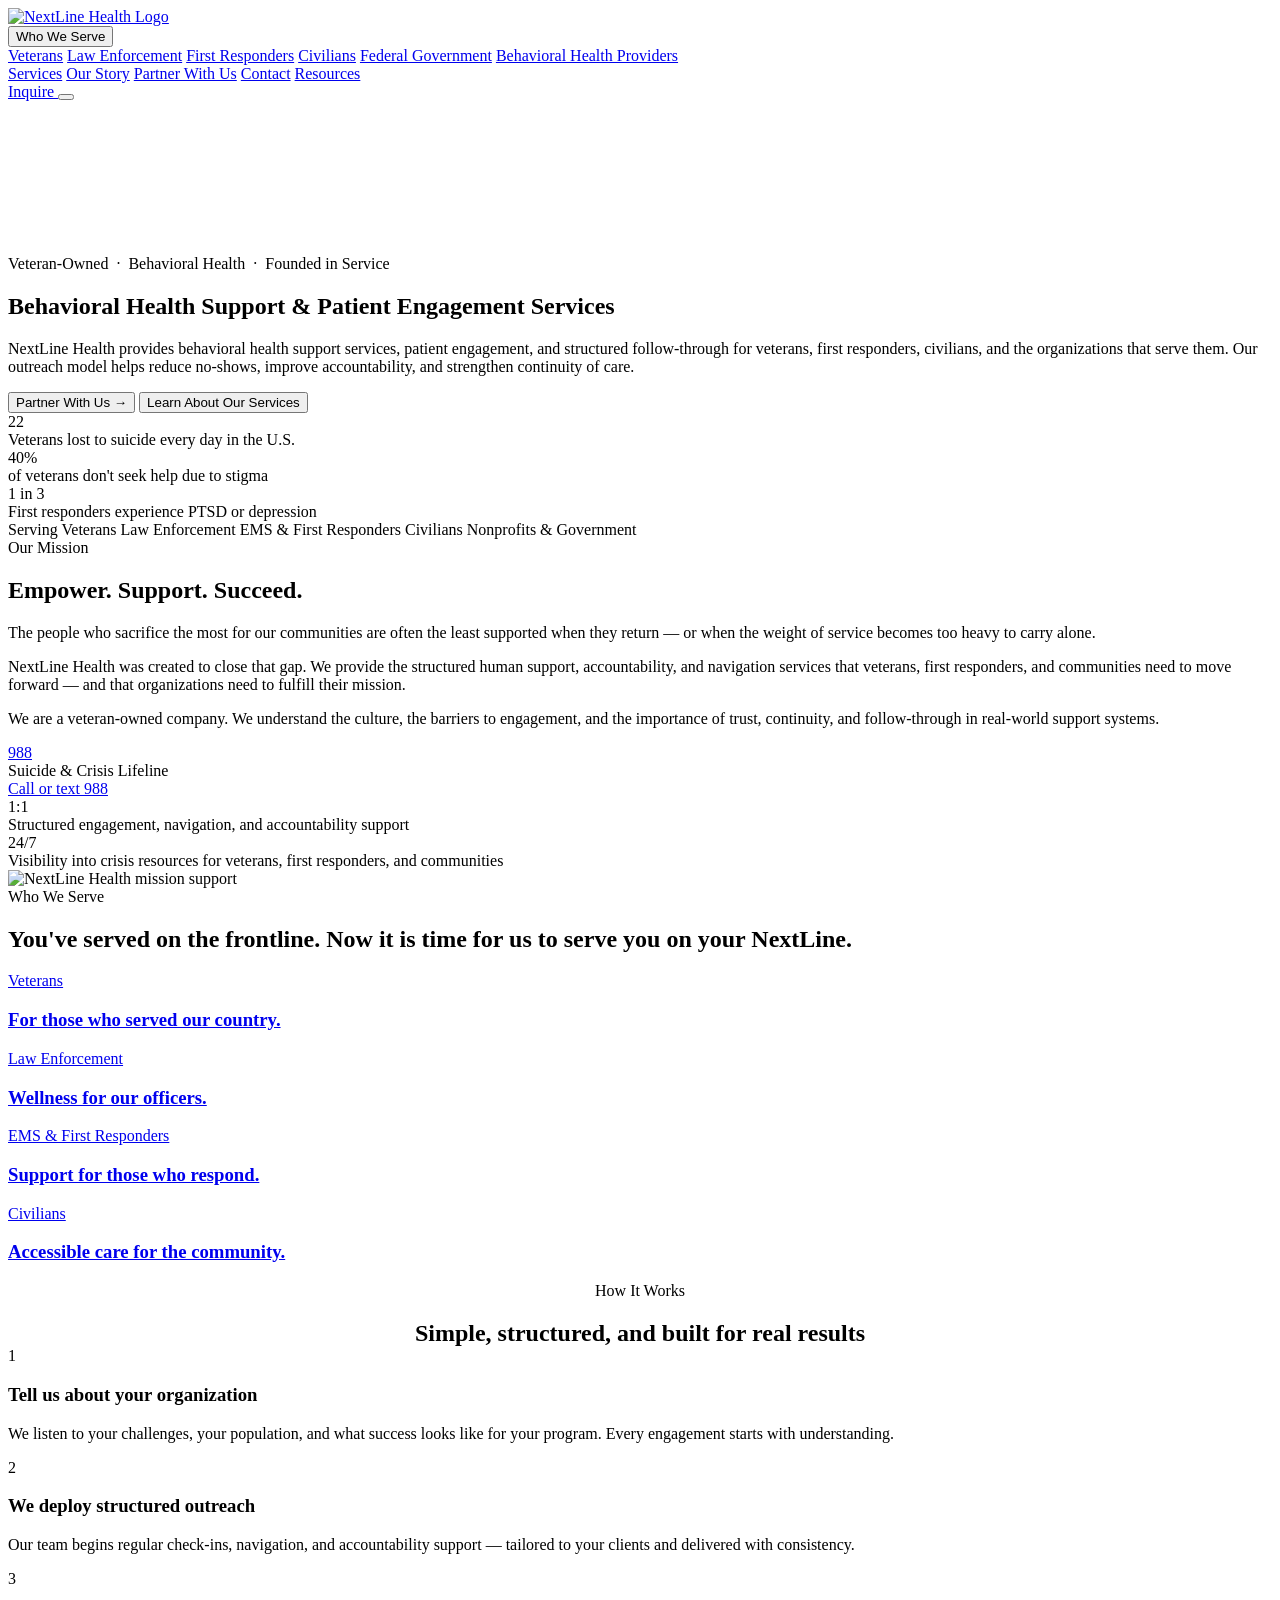
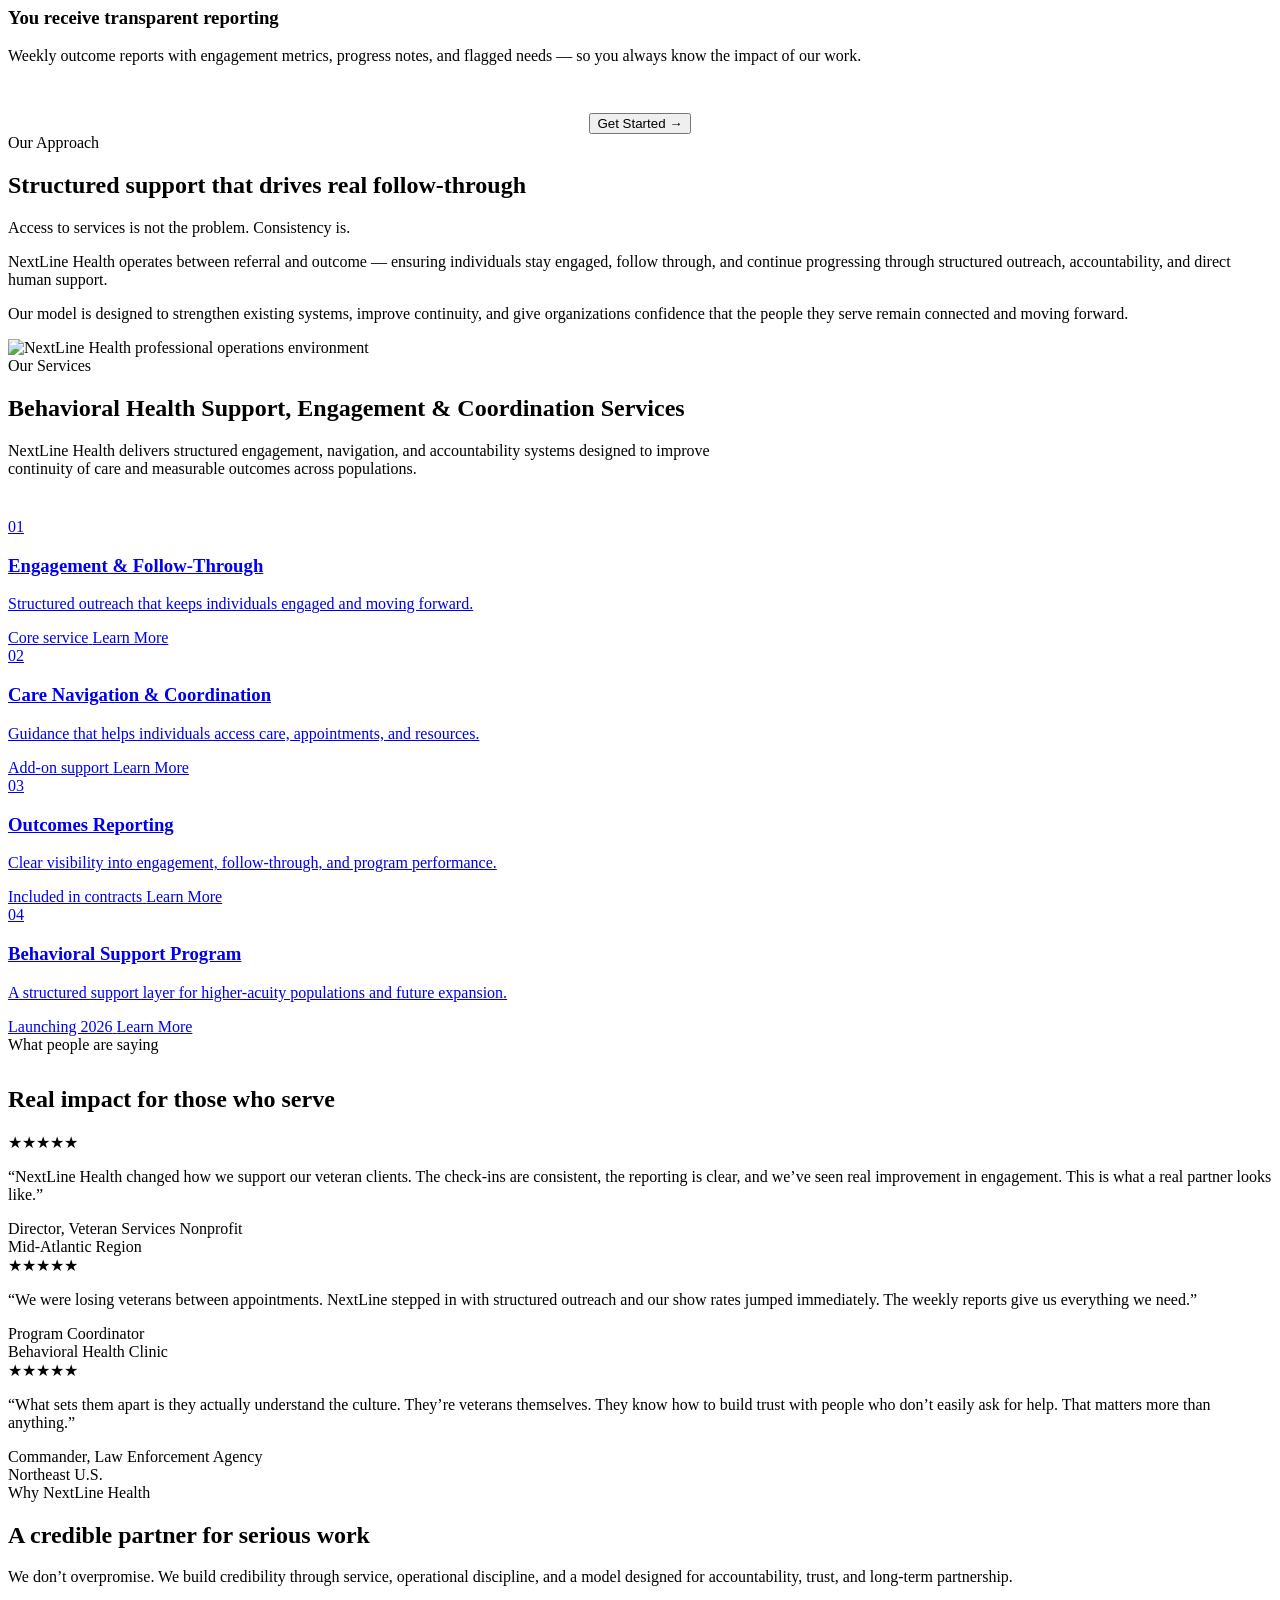
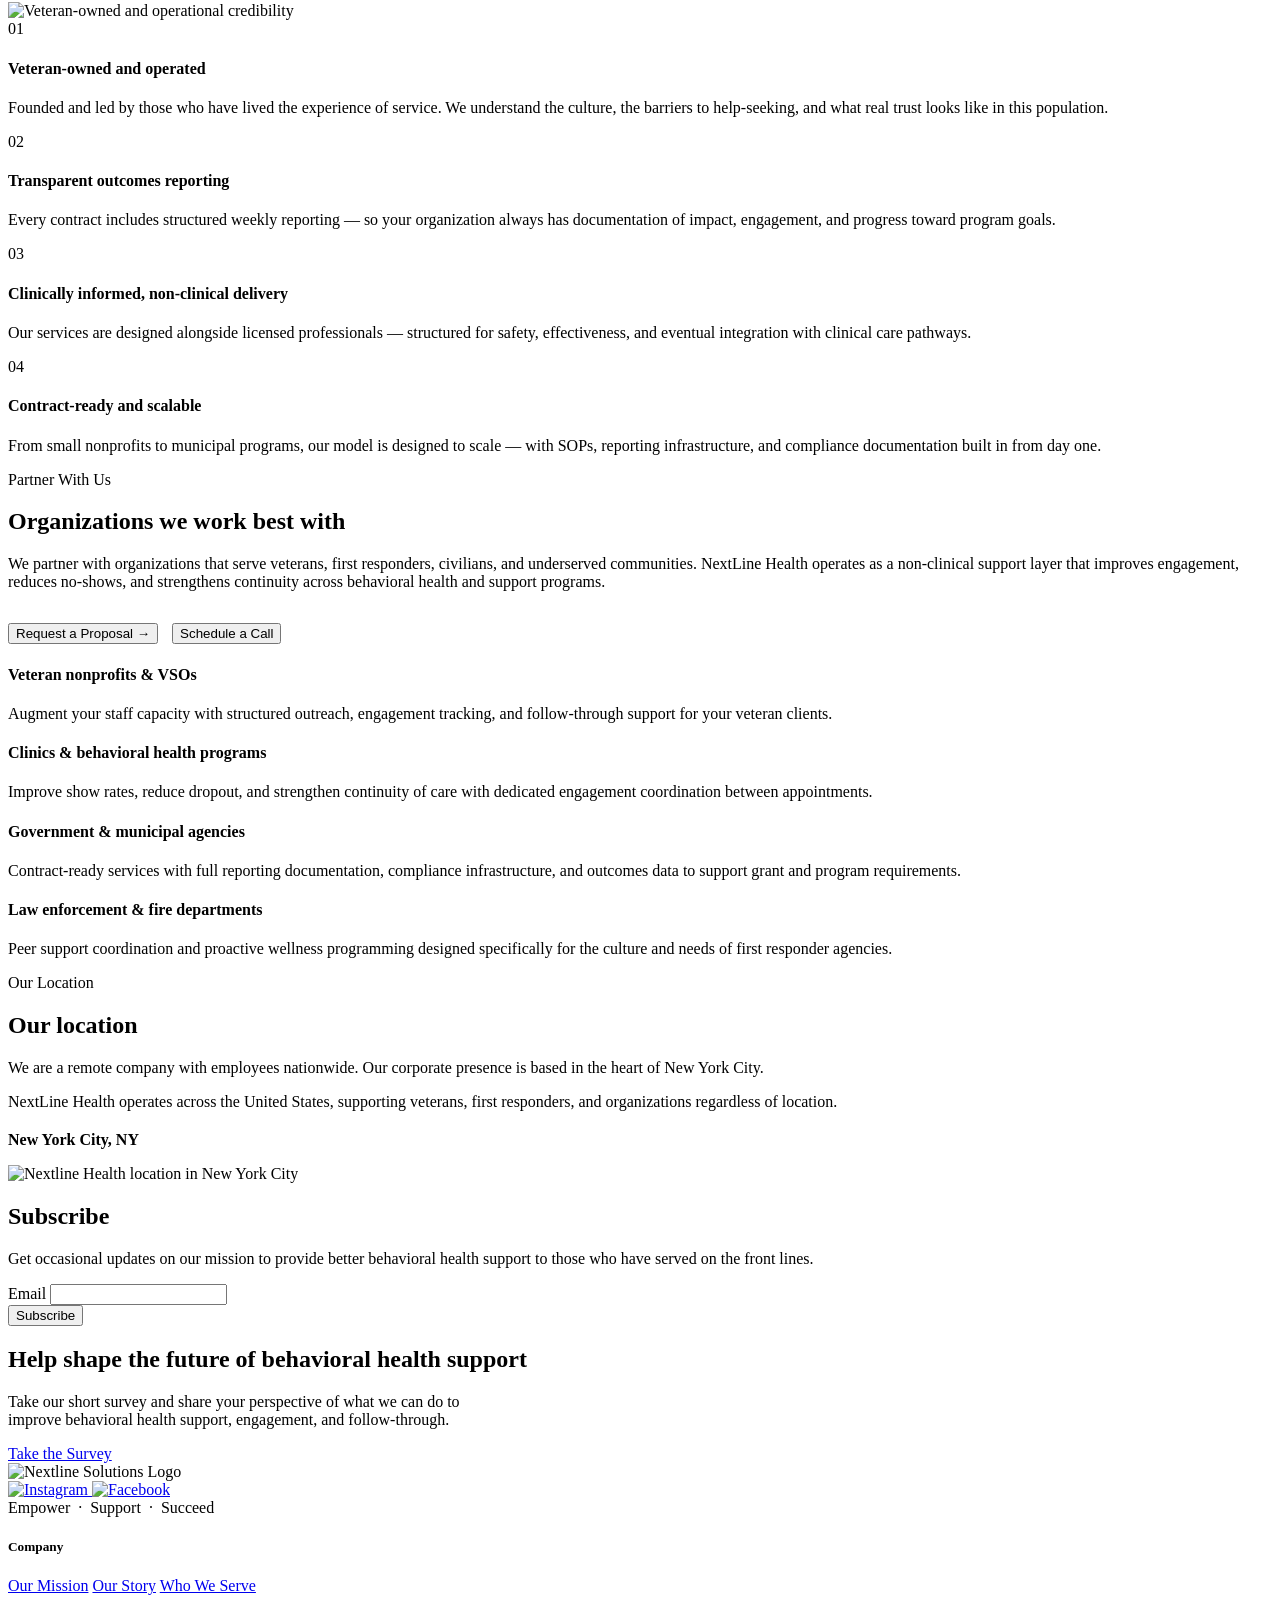
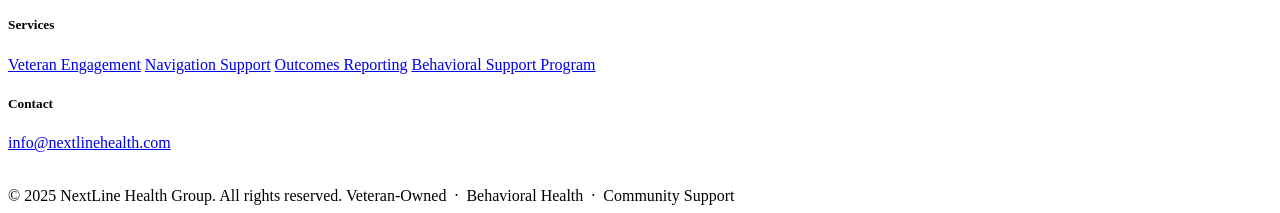
==== index.html @ 01029522 "Update index.html" ====
<!doctype html>
<html lang="en">
  <head>
    <!-- Google tag (gtag.js) -->
    <script
      async
      src="https://www.googletagmanager.com/gtag/js?id=G-RXJHYKM3SJ"
    ></script>
    <script>
      window.dataLayer = window.dataLayer || [];
      function gtag() {
        dataLayer.push(arguments);
      }
      gtag("js", new Date());

      gtag("config", "G-RXJHYKM3SJ");
    </script>
    <meta
      name="google-site-verification"
      content="PejJXgFPxCPPhZZsV98CMyaqrxGgqkMzJcb46YQjuBo"
    />
    <meta charset="utf-8" />
    <title>
      NextLine Health | Behavioral Health Support Services & patient engagement
    </title>
    <link rel="canonical" href="https://www.nextlinehealth.com/" />
    <meta
      name="description"
      content="NextLine Health provides patient engagement, outreach, and behavioral health support services for veterans, first responders, and civilians. Reduce no-shows and improve outcomes."
    />
    <meta name="viewport" content="width=device-width, initial-scale=1" />
    <link rel="icon" type="image/png" href="favicon.png" />
    <link rel="shortcut icon" href="favicon.png" />
    <link rel="preconnect" href="https://fonts.googleapis.com" />
    <link rel="preconnect" href="https://fonts.gstatic.com" crossorigin />
    <link
      href="https://fonts.googleapis.com/css2?family=Lato:wght@300;400;700;900&display=swap"
      rel="stylesheet"
    />
    <link rel="stylesheet" href="assets/css/style.css" />
  </head>
  <body>
    <nav class="nav">
      <div class="nav-left">
        <a href="index.html" class="nav-logo">
          <img src="assets/images/logo.png" alt="NextLine Health Logo" />
        </a>
      </div>

      <div class="nav-links">
        <div class="nav-dropdown">
          <button class="nav-dropbtn" type="button">Who We Serve</button>
         <div class="dropdown-menu">
  <a href="veterans.html">Veterans</a>
  <a href="law-enforcement.html">Law Enforcement</a>
  <a href="first-responders.html">First Responders</a>
  <a href="civilians.html">Civilians</a>
  <a href="federal-government.html">Federal Government</a>
  <a href="behavioral-health-providers.html">Behavioral Health Providers</a>
</div>
        </div>

        <a href="#services">Services</a>
        <a href="our-story.html">Our Story</a>
        <a href="#partner">Partner With Us</a>
        <a href="#contact">Contact</a>
        <a href="resources.html">Resources</a>
      </div>

      <div class="nav-right">
        <a class="nav-cta" href="inquire.html"> Inquire </a>

        <button
          class="menu-toggle"
          type="button"
          onclick="toggleMenu()"
          aria-label="Open menu"
        >
          <span></span>
          <span></span>
          <span></span>
        </button>
      </div>
    </nav>

    <section class="hero">
  <video class="hero-video" autoplay muted loop playsinline>
    <source src="assets/images/flag.mp4" type="video/mp4" />
  </video>

  <div class="hero-inner">
        <div class="hero-eyebrow">
          Veteran-Owned &nbsp;&middot;&nbsp; Behavioral Health
          &nbsp;&middot;&nbsp; Founded in Service
        </div>
        <h1>
          Behavioral <span class="accent">Health</span> Support &amp; Patient
          Engagement Services
        </h1>
        <p class="hero-sub">
          NextLine Health provides behavioral health support services, patient
          engagement, and structured follow-through for veterans, first
          responders, civilians, and the organizations that serve them. Our
          outreach model helps reduce no-shows, improve accountability, and
          strengthen continuity of care.
        </p>

        <div class="hero-btns">
          <button
            class="btn-red"
            onclick="document.getElementById('partner').scrollIntoView({behavior:'smooth'})"
          >
            Partner With Us &rarr;
          </button>
          <button
            class="btn-ghost"
            onclick="document.getElementById('services').scrollIntoView({behavior:'smooth'})"
          >
            Learn About Our Services
          </button>
        </div>

        <div class="hero-stats">
          <div class="hero-stat">
            <div class="num">22</div>
            <div class="lbl">
              Veterans lost to suicide every day in the U.S.
            </div>
          </div>
          <div class="hero-stat">
            <div class="num">40%</div>
            <div class="lbl">of veterans don't seek help due to stigma</div>
          </div>
          <div class="hero-stat">
            <div class="num">1 in 3</div>
            <div class="lbl">
              First responders experience PTSD or depression
            </div>
          </div>
        </div>
      </div>
    </section>

    <div class="pop-bar">
      <span class="pop-label">Serving</span>
      <span class="pop-item">Veterans</span>
      <span class="pop-item">Law Enforcement</span>
      <span class="pop-item">EMS &amp; First Responders</span>
      <span class="pop-item">Civilians</span>
      <span class="pop-item">Nonprofits &amp; Government</span>
    </div>

    <section id="who-we-serve">
      <div class="who-serve-section">
       <div class="mission-layout">

  <div class="mission-content">
    <div class="rule"></div>
    <div class="eyebrow">Our Mission</div>
    <h2 class="section-h2">Empower. Support. Succeed.</h2>

    <div class="mission-block">
      <p>
        The people who sacrifice the most for our communities are often
        the least supported when they return — or when the weight of
        service becomes too heavy to carry alone.
      </p>

      <p>
        NextLine Health was created to close that gap. We provide the
        structured human support, accountability, and navigation services
        that veterans, first responders, and communities need to move
        forward — and that organizations need to fulfill their mission.
      </p>

      <p>
        We are a veteran-owned company. We understand the culture,
        the barriers to engagement, and the importance of trust,
        continuity, and follow-through in real-world support systems.
      </p>
    </div>

    <div class="mission-stats">
      <div class="mission-stat">
        <div class="num">
          <a href="https://988lifeline.org" target="_blank" class="stat-988">988</a>
        </div>
        <div class="lbl">
          Suicide &amp; Crisis Lifeline<br />
          <a href="tel:988" class="stat-988-sub">Call or text 988</a>
        </div>
      </div>

      <div class="mission-stat">
        <div class="num">1:1</div>
        <div class="lbl">
          Structured engagement, navigation, and accountability support
        </div>
      </div>

      <div class="mission-stat">
        <div class="num">24/7</div>
        <div class="lbl">
          Visibility into crisis resources for veterans, first responders,
          and communities
        </div>
      </div>
    </div>
  </div>

  <div class="mission-image">
    <img src="assets/images/mission.jpg" alt="NextLine Health mission support" />
  </div>

</div>

        <div class="who-serve-right">
  <div class="rule"></div>
  <div class="eyebrow">Who We Serve</div>
  <h2 class="section-h2">
    You've served on the frontline. Now it is time for us to serve you on your NextLine.
  </h2>

  <div class="serve-image-grid">
    <a href="veterans.html" class="serve-image-card" style="background-image:url('assets/images/veterans.jpg')">
      <div class="serve-image-content">
        <span>Veterans</span>
        <h3>For those who served our country.</h3>
      </div>
    </a>

    <a href="law-enforcement.html" class="serve-image-card" style="background-image:url('assets/images/law-enforcement.jpg')">
      <div class="serve-image-content">
        <span>Law Enforcement</span>
        <h3>Wellness for our officers.</h3>
      </div>
    </a>

    <a href="first-responders.html" class="serve-image-card" style="background-image:url('assets/images/first-responders.jpg')">
      <div class="serve-image-content">
        <span>EMS & First Responders</span>
        <h3>Support for those who respond.</h3>
      </div>
    </a>

    <a href="civilians.html" class="serve-image-card" style="background-image:url('assets/images/civilians.jpg')">
      <div class="serve-image-content">
        <span>Civilians</span>
        <h3>Accessible care for the community.</h3>
      </div>
    </a>
  </div>
</div>
</div>
</section>

    <section class="section-alt">
      <div style="text-align: center; margin-bottom: 8px">
        <div class="eyebrow" style="display: inline-block">How It Works</div>
      </div>
      <h2 class="section-h2" style="text-align: center; margin-bottom: 0">
        Simple, structured, and built for real results
      </h2>
      <div class="hiw-grid">
        <div class="hiw-card">
          <div class="hiw-circle-num">1</div>
          <h3>Tell us about your organization</h3>
          <p>
            We listen to your challenges, your population, and what success
            looks like for your program. Every engagement starts with
            understanding.
          </p>
        </div>
        <div class="hiw-card">
          <div class="hiw-circle-num">2</div>
          <h3>We deploy structured outreach</h3>
          <p>
            Our team begins regular check-ins, navigation, and accountability
            support &mdash; tailored to your clients and delivered with
            consistency.
          </p>
        </div>
        <div class="hiw-card">
          <div class="hiw-circle-num">3</div>
          <h3>You receive transparent reporting</h3>
          <p>
            Weekly outcome reports with engagement metrics, progress notes, and
            flagged needs &mdash; so you always know the impact of our work.
          </p>
        </div>
      </div>
      <div style="text-align: center; margin-top: 48px">
        <button
          class="btn-red"
          onclick="document.getElementById('partner').scrollIntoView({behavior:'smooth'})"
        >
          Get Started &rarr;
        </button>
      </div>
    </section>
    <section class="section-dark approach-section">
      <div class="approach-inner">
        <div class="approach-text">
          <div class="rule"></div>
          <div class="eyebrow eyebrow-light">Our Approach</div>

          <h2 class="section-h2 section-h2-light">
            Structured support that drives real follow-through
          </h2>

          <p class="section-p section-p-light">
            Access to services is not the problem. Consistency is.
          </p>

          <p class="section-p section-p-light">
            NextLine Health operates between referral and outcome — ensuring
            individuals stay engaged, follow through, and continue progressing
            through structured outreach, accountability, and direct human
            support.
          </p>

          <p class="section-p section-p-light">
            Our model is designed to strengthen existing systems, improve
            continuity, and give organizations confidence that the people they
            serve remain connected and moving forward.
          </p>
        </div>

        <div class="approach-visual">
          <img
            src="assets/images/approach.png"
            alt="NextLine Health professional operations environment"
          />
        </div>
      </div>
    </section>
    <section id="services">
      <div class="rule"></div>
      <div class="eyebrow">Our Services</div>

      <h2 class="section-h2">
        Behavioral Health Support, Engagement &amp; Coordination Services
      </h2>

      <p
        class="section-p"
        style="max-width: 720px; margin-top: 14px; margin-bottom: 40px"
      >
        NextLine Health delivers structured engagement, navigation, and
        accountability systems designed to improve continuity of care and
        measurable outcomes across populations.
      </p>
      <div class="services-grid">
        <a href="#contact" class="service-card">
          <div class="service-card-num">01</div>
          <h3>Engagement &amp; Follow-Through</h3>
          <p>
            Structured outreach that keeps individuals engaged and moving
            forward.
          </p>
          <span class="service-card-tag">Core service</span>
          <span class="service-card-link">Learn More</span>
        </a>

        <a href="#contact" class="service-card">
          <div class="service-card-num">02</div>
          <h3>Care Navigation &amp; Coordination</h3>
          <p>
            Guidance that helps individuals access care, appointments, and
            resources.
          </p>
          <span class="service-card-tag">Add-on support</span>
          <span class="service-card-link">Learn More</span>
        </a>

        <a href="#contact" class="service-card">
          <div class="service-card-num">03</div>
          <h3>Outcomes Reporting</h3>
          <p>
            Clear visibility into engagement, follow-through, and program
            performance.
          </p>
          <span class="service-card-tag">Included in contracts</span>
          <span class="service-card-link">Learn More</span>
        </a>

        <a href="#contact" class="service-card">
          <div class="service-card-num">04</div>
          <h3>Behavioral Support Program</h3>
          <p>
            A structured support layer for higher-acuity populations and future
            expansion.
          </p>
          <span class="service-card-tag">Launching 2026</span>
          <span class="service-card-link">Learn More</span>
        </a>
      </div>
    </section>

    <section class="testimonials">
      <div class="test-header">
        <div
          class="eyebrow eyebrow-light"
          style="display: inline-block; margin-bottom: 12px"
        >
          What people are saying
        </div>
        <h2>Real impact for those who serve</h2>
      </div>
      <div class="test-grid">
        <div class="test-card">
          <div class="test-stars">&#9733;&#9733;&#9733;&#9733;&#9733;</div>
          <p class="test-text">
            &ldquo;NextLine Health changed how we support our veteran clients.
            The check-ins are consistent, the reporting is clear, and
            we&rsquo;ve seen real improvement in engagement. This is what a real
            partner looks like.&rdquo;
          </p>
          <div class="test-name">Director, Veteran Services Nonprofit</div>
          <div class="test-role">Mid-Atlantic Region</div>
        </div>
        <div class="test-card">
          <div class="test-stars">&#9733;&#9733;&#9733;&#9733;&#9733;</div>
          <p class="test-text">
            &ldquo;We were losing veterans between appointments. NextLine
            stepped in with structured outreach and our show rates jumped
            immediately. The weekly reports give us everything we need.&rdquo;
          </p>
          <div class="test-name">Program Coordinator</div>
          <div class="test-role">Behavioral Health Clinic</div>
        </div>
        <div class="test-card">
          <div class="test-stars">&#9733;&#9733;&#9733;&#9733;&#9733;</div>
          <p class="test-text">
            &ldquo;What sets them apart is they actually understand the culture.
            They&rsquo;re veterans themselves. They know how to build trust with
            people who don&rsquo;t easily ask for help. That matters more than
            anything.&rdquo;
          </p>
          <div class="test-name">Commander, Law Enforcement Agency</div>
          <div class="test-role">Northeast U.S.</div>
        </div>
      </div>
    </section>

    <section>
      <div class="why-inner">
        <div>
          <div class="rule"></div>
          <div class="eyebrow">Why NextLine Health</div>
          <h2 class="section-h2">A credible partner for serious work</h2>
          <p class="section-p">
            We don’t overpromise. We build credibility through service,
            operational discipline, and a model designed for accountability,
            trust, and long-term partnership.
          </p>

          <div class="credibility-image">
            <img
              src="assets/images/veteran.png"
              alt="Veteran-owned and operational credibility"
            />
          </div>
        </div>

        <div>
          <div class="why-item">
            <div class="why-inner-row">
              <div class="why-n">01</div>
              <div>
                <h4>Veteran-owned and operated</h4>
                <p>
                  Founded and led by those who have lived the experience of
                  service. We understand the culture, the barriers to
                  help-seeking, and what real trust looks like in this
                  population.
                </p>
              </div>
            </div>
          </div>

          <div class="why-item">
            <div class="why-inner-row">
              <div class="why-n">02</div>
              <div>
                <h4>Transparent outcomes reporting</h4>
                <p>
                  Every contract includes structured weekly reporting — so your
                  organization always has documentation of impact, engagement,
                  and progress toward program goals.
                </p>
              </div>
            </div>
          </div>

          <div class="why-item">
            <div class="why-inner-row">
              <div class="why-n">03</div>
              <div>
                <h4>Clinically informed, non-clinical delivery</h4>
                <p>
                  Our services are designed alongside licensed professionals —
                  structured for safety, effectiveness, and eventual integration
                  with clinical care pathways.
                </p>
              </div>
            </div>
          </div>

          <div class="why-item">
            <div class="why-inner-row">
              <div class="why-n">04</div>
              <div>
                <h4>Contract-ready and scalable</h4>
                <p>
                  From small nonprofits to municipal programs, our model is
                  designed to scale — with SOPs, reporting infrastructure, and
                  compliance documentation built in from day one.
                </p>
              </div>
            </div>
          </div>
        </div>
      </div>
    </section>

    <section id="partner" class="section-dark">
      <div class="partner-inner">
        <div>
          <div class="rule"></div>
          <div class="eyebrow eyebrow-light">Partner With Us</div>
          <h2 class="section-h2 section-h2-light">
            Organizations we work best with
          </h2>
          <p class="section-p section-p-light">
            We partner with organizations that serve veterans, first responders,
            civilians, and underserved communities. NextLine Health operates as
            a non-clinical support layer that improves engagement, reduces
            no-shows, and strengthens continuity across behavioral health and
            support programs.
          </p>
          <div
            style="margin-top: 32px; display: flex; gap: 14px; flex-wrap: wrap"
          >
            <button
              class="btn-red"
              onclick="document.getElementById('contact').scrollIntoView({behavior:'smooth'})"
            >
              Request a Proposal &rarr;
            </button>
            <button
              class="btn-ghost"
              onclick="document.getElementById('contact').scrollIntoView({behavior:'smooth'})"
            >
              Schedule a Call
            </button>
          </div>
        </div>
        <div style="margin-top: 8px">
          <div class="pt-item">
            <div class="pt-dash"></div>
            <div>
              <h4>Veteran nonprofits &amp; VSOs</h4>
              <p>
                Augment your staff capacity with structured outreach, engagement
                tracking, and follow-through support for your veteran clients.
              </p>
            </div>
          </div>
          <div class="pt-item">
            <div class="pt-dash"></div>
            <div>
              <h4>Clinics &amp; behavioral health programs</h4>
              <p>
                Improve show rates, reduce dropout, and strengthen continuity of
                care with dedicated engagement coordination between
                appointments.
              </p>
            </div>
          </div>
          <div class="pt-item">
            <div class="pt-dash"></div>
            <div>
              <h4>Government &amp; municipal agencies</h4>
              <p>
                Contract-ready services with full reporting documentation,
                compliance infrastructure, and outcomes data to support grant
                and program requirements.
              </p>
            </div>
          </div>
          <div class="pt-item">
            <div class="pt-dash"></div>
            <div>
              <h4>Law enforcement &amp; fire departments</h4>
              <p>
                Peer support coordination and proactive wellness programming
                designed specifically for the culture and needs of first
                responder agencies.
              </p>
            </div>
          </div>
        </div>
      </div>
    </section>
    <section class="section-alt">
      <div class="two-col" style="align-items: center">
        <div>
          <div class="rule"></div>
          <div class="eyebrow">Our Location</div>
          <h2 class="section-h2">Our location</h2>

          <p class="section-p" style="margin-top: 16px">
            We are a remote company with employees nationwide. Our corporate
            presence is based in the heart of New York City.
          </p>

          <p class="section-p" style="margin-top: 12px">
            NextLine Health operates across the United States, supporting
            veterans, first responders, and organizations regardless of
            location.
          </p>

          <p class="section-p" style="margin-top: 20px; font-weight: 700">
            New York City, NY
          </p>
        </div>

        <div class="location-map">
          <img
            src="assets/images/map.png"
            alt="Nextline Health location in New York City"
          />
        </div>
      </div>
    </section>

    <section class="cta-section" id="subscribe">
      <h2>Subscribe</h2>
      <p>
        Get occasional updates on our mission to provide better behavioral
        health support to those who have served on the front lines.
      </p>

      <form id="subscribe-form" class="contact-form">
        <div class="form-group form-group-full">
          <label for="subscribe-email">Email</label>
          <input id="subscribe-email" name="email" type="email" required />
        </div>

        <input
          type="text"
          name="website"
          id="subscribe-website"
          tabindex="-1"
          autocomplete="off"
          style="position: absolute; left: -9999px"
          aria-hidden="true"
        />

        <div class="cta-btns">
          <button type="submit" id="subscribe-btn" class="btn-white">
            Subscribe
          </button>
        </div>
      </form>

      <p id="subscribe-message" class="form-message"></p>
    </section>

    <section class="survey-banner">
      <div class="survey-banner-content">
        <div class="survey-banner-text">
          <h2>Help shape the future of behavioral health support</h2>
          <p style="max-width: 500px">
            Take our short survey and share your perspective of what we can do
            to improve behavioral health support, engagement, and
            follow-through.
          </p>
        </div>
        <a href="survey.html" class="survey-banner-cta">Take the Survey</a>
      </div>
    </section>

    <footer>
      <div class="footer-top">
        <div>
          <div class="footer-brand">
            <img src="assets/images/logo.png" alt="Nextline Solutions Logo" />

            <div class="footer-socials">
              <a
                href="https://www.instagram.com/nextline.health"
                target="_blank"
              >
                <img src="assets/images/instagram.png" alt="Instagram" />
              </a>
              <a
                href="https://www.facebook.com/profile.php?id=61574339036797"
                target="_blank"
              >
                <img src="assets/images/facebook.png" alt="Facebook" />
              </a>
            </div>
          </div>

          <div class="footer-tagline">
            Empower &nbsp;&middot;&nbsp; Support &nbsp;&middot;&nbsp; Succeed
          </div>
        </div>

        <div class="footer-links-row">
          <div class="footer-col">
            <h5>Company</h5>
            <a href="#who-we-serve">Our Mission</a>
            <a href="our-story.html">Our Story</a>
            <a href="#who-we-serve">Who We Serve</a>
          </div>

          <div class="footer-col">
            <h5>Services</h5>
            <a href="#services">Veteran Engagement</a>
            <a href="#services">Navigation Support</a>
            <a href="#services">Outcomes Reporting</a>
            <a href="#services">Behavioral Support Program</a>
          </div>

          <div class="footer-col">
            <h5>Contact</h5>
            <a href="mailto:info@nextlinehealth.com">info@nextlinehealth.com</a>
            <p
              style="
                color: rgba(255, 255, 255, 0.25);
                font-size: 12px;
                margin-top: 8px;
              "
            >
              Veteran-Owned Small Business
            </p>
          </div>
        </div>
      </div>

      <div class="footer-bottom">
        <span>&copy; 2025 NextLine Health Group. All rights reserved.</span>
        <span
          >Veteran-Owned &nbsp;&middot;&nbsp; Behavioral Health
          &nbsp;&middot;&nbsp; Community Support</span
        >
      </div>
    </footer>
    <script src=" https://cdn.jsdelivr.net/npm/@supabase/supabase-js@2.104.1/dist/umd/supabase.min.js "></script>
    <script src="assets/js/subscribe.js"></script>
    <script>
      function toggleMenu() {
        document.querySelector(".nav-links").classList.toggle("active");
      }
    </script>
  </body>
</html>
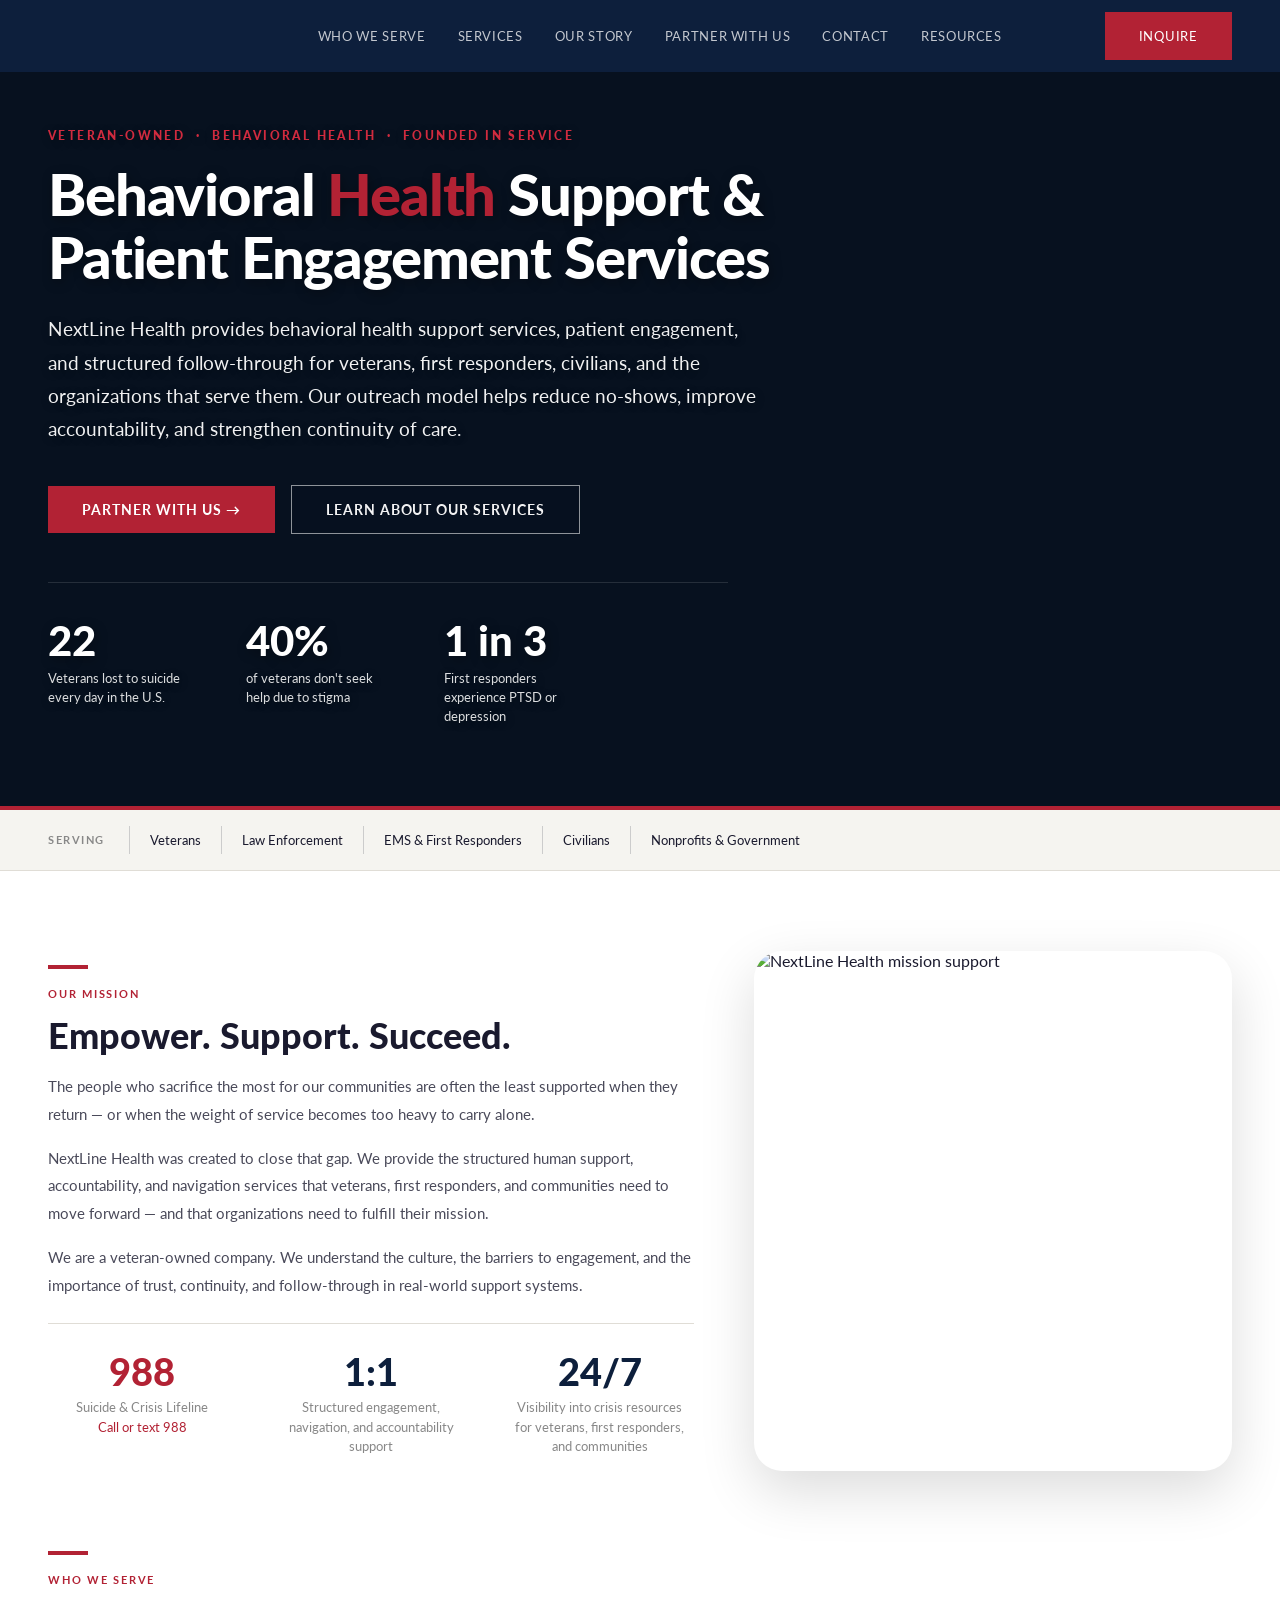
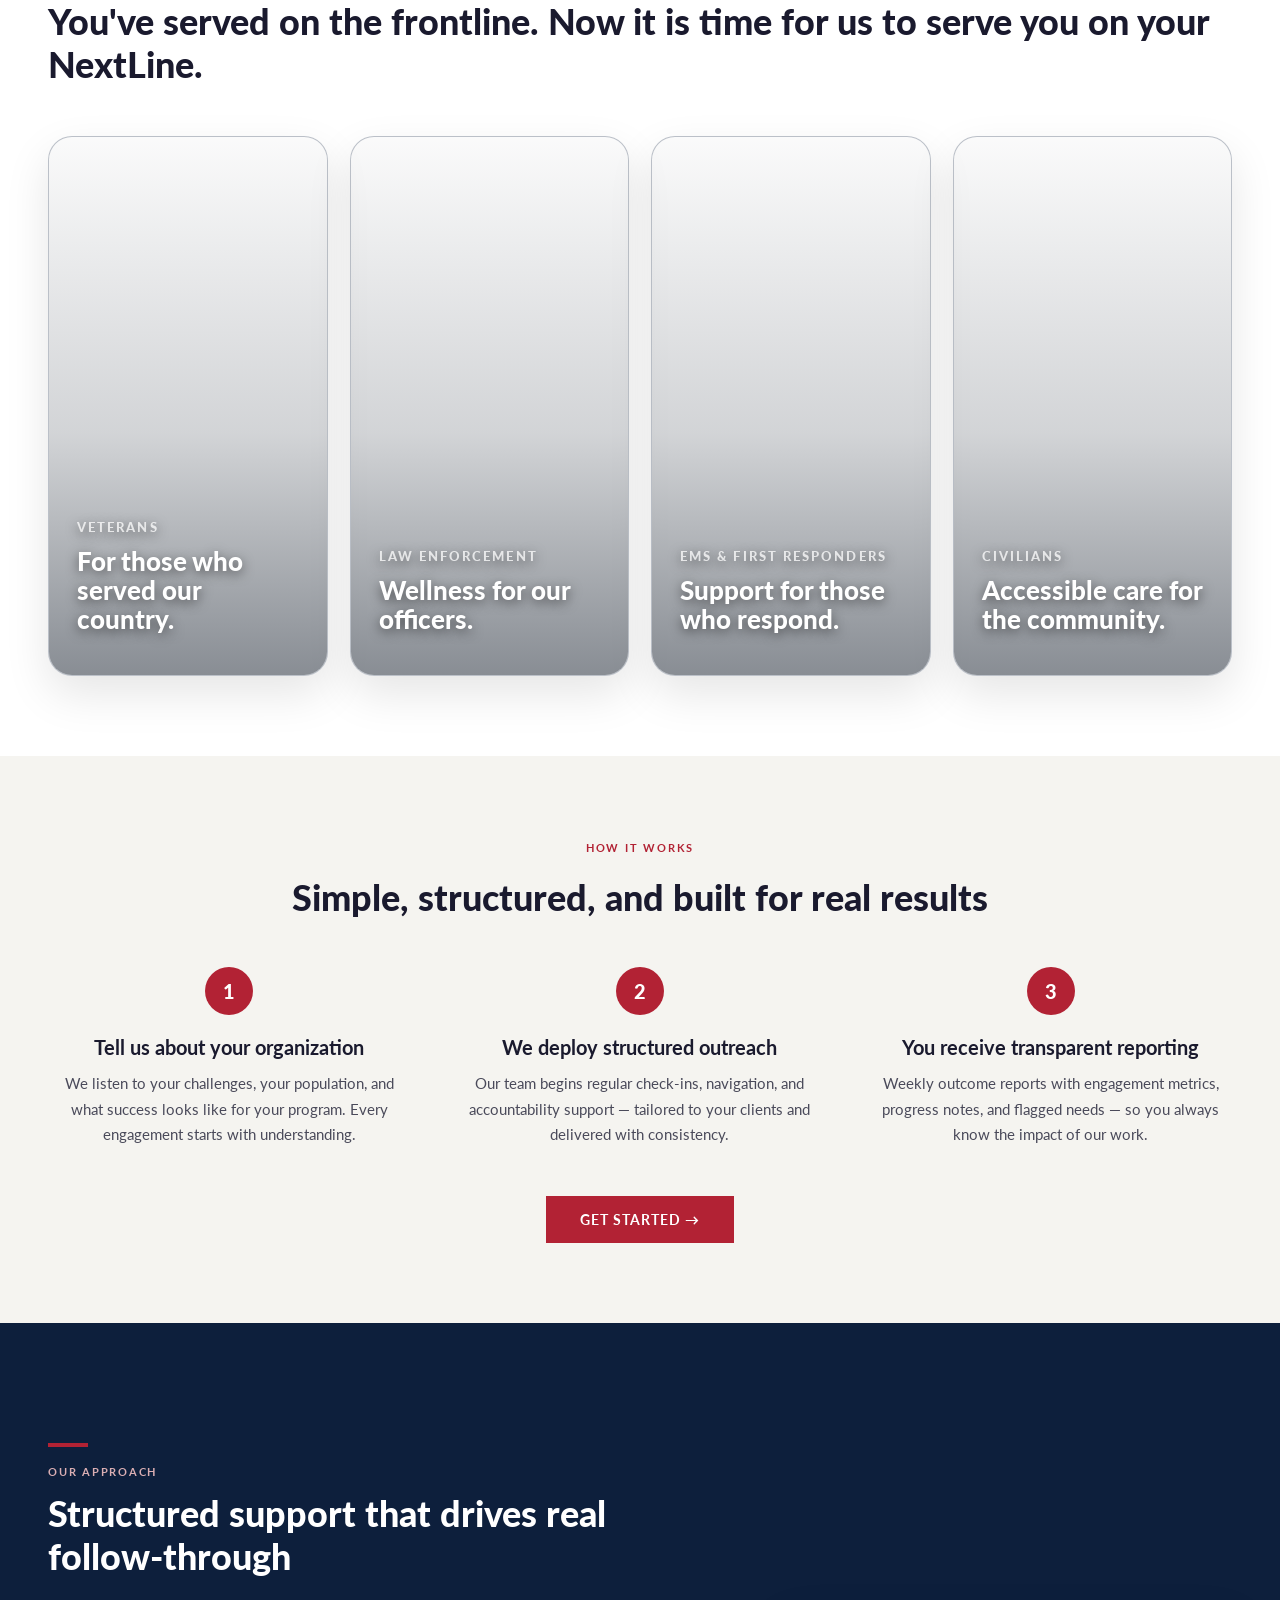
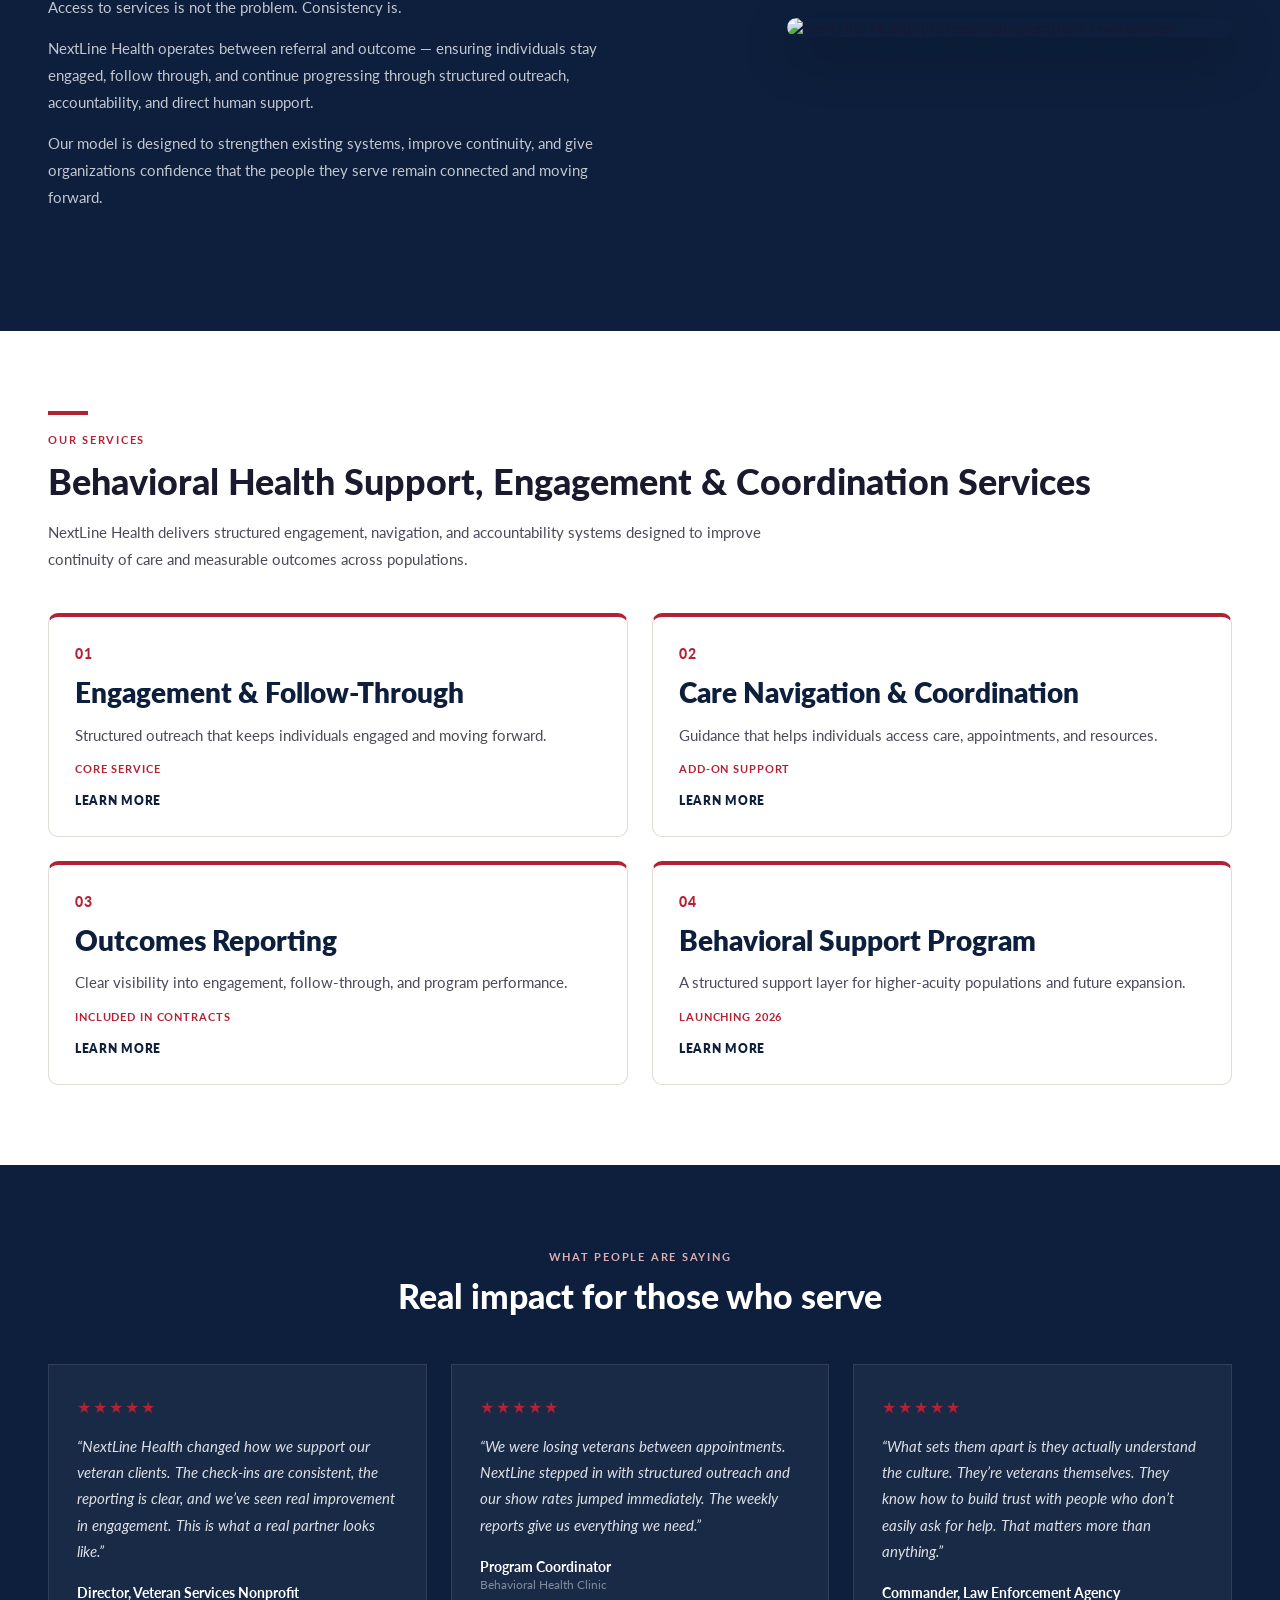
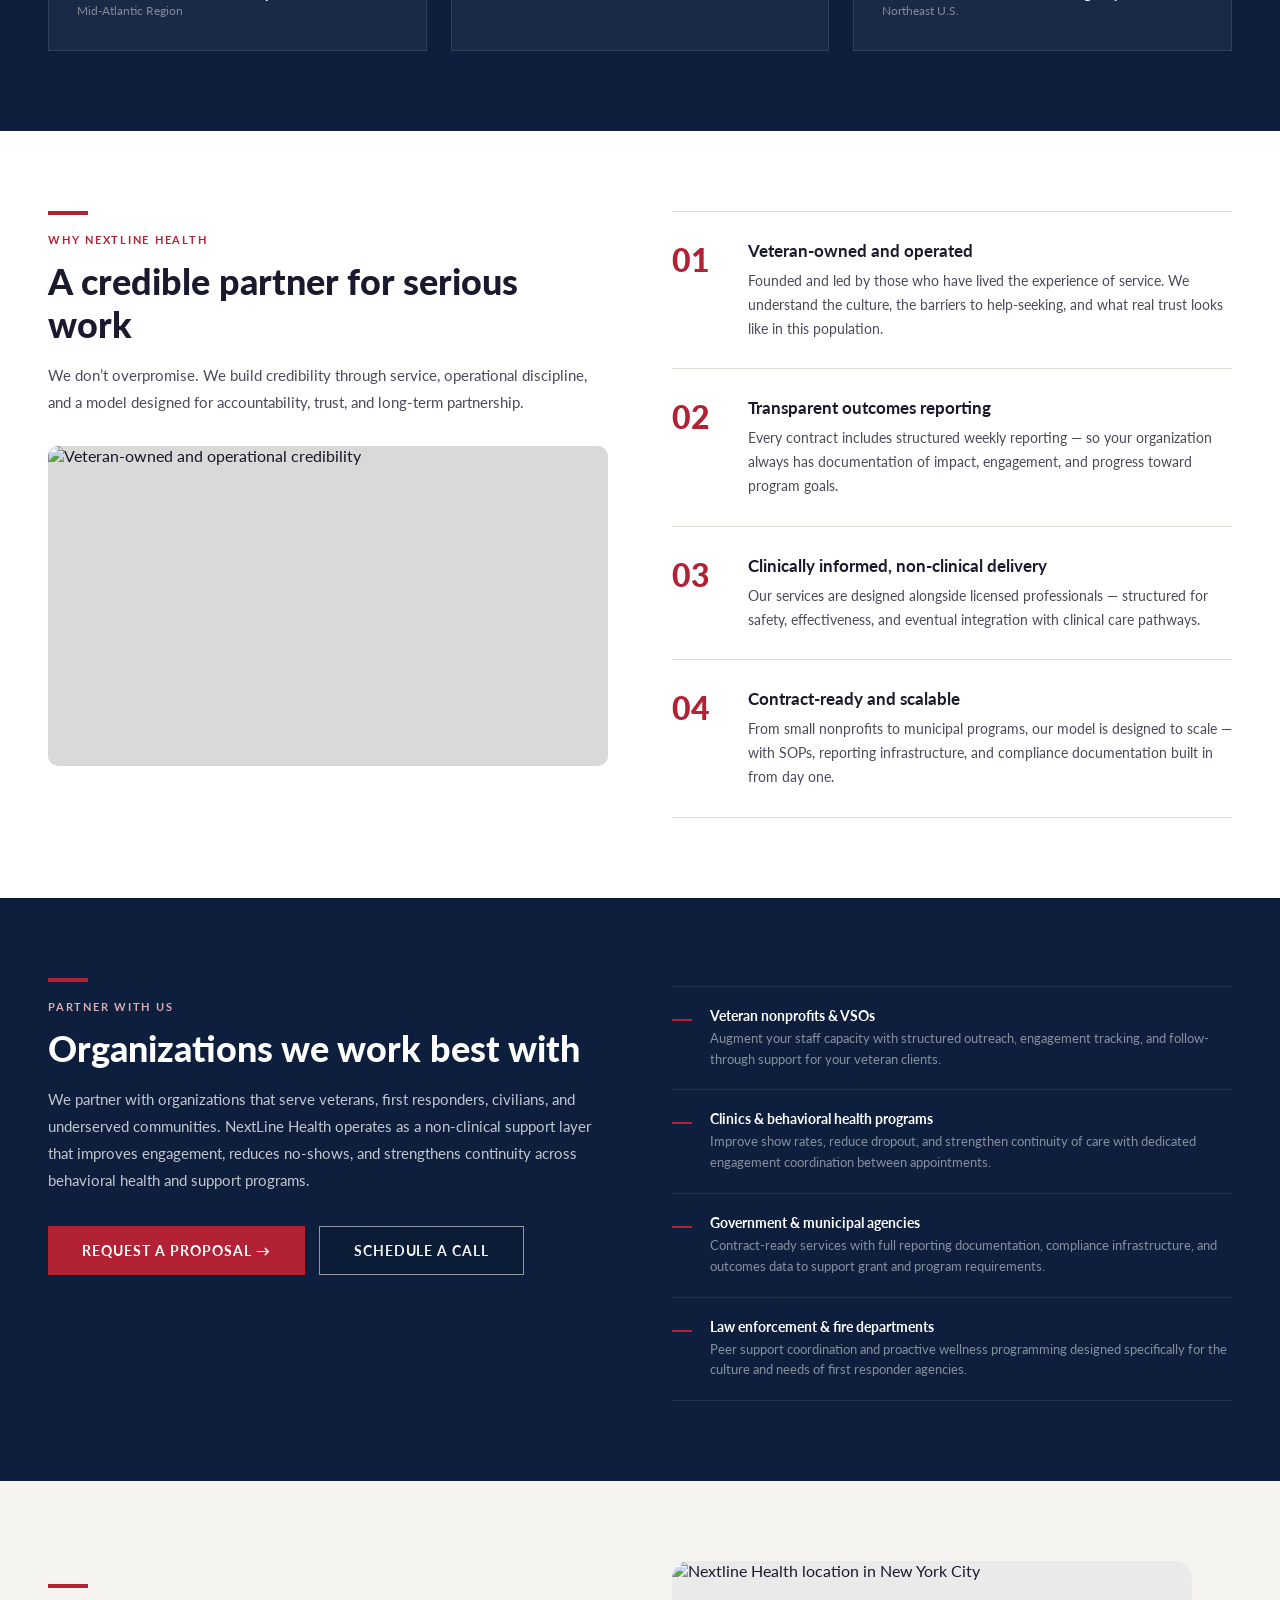
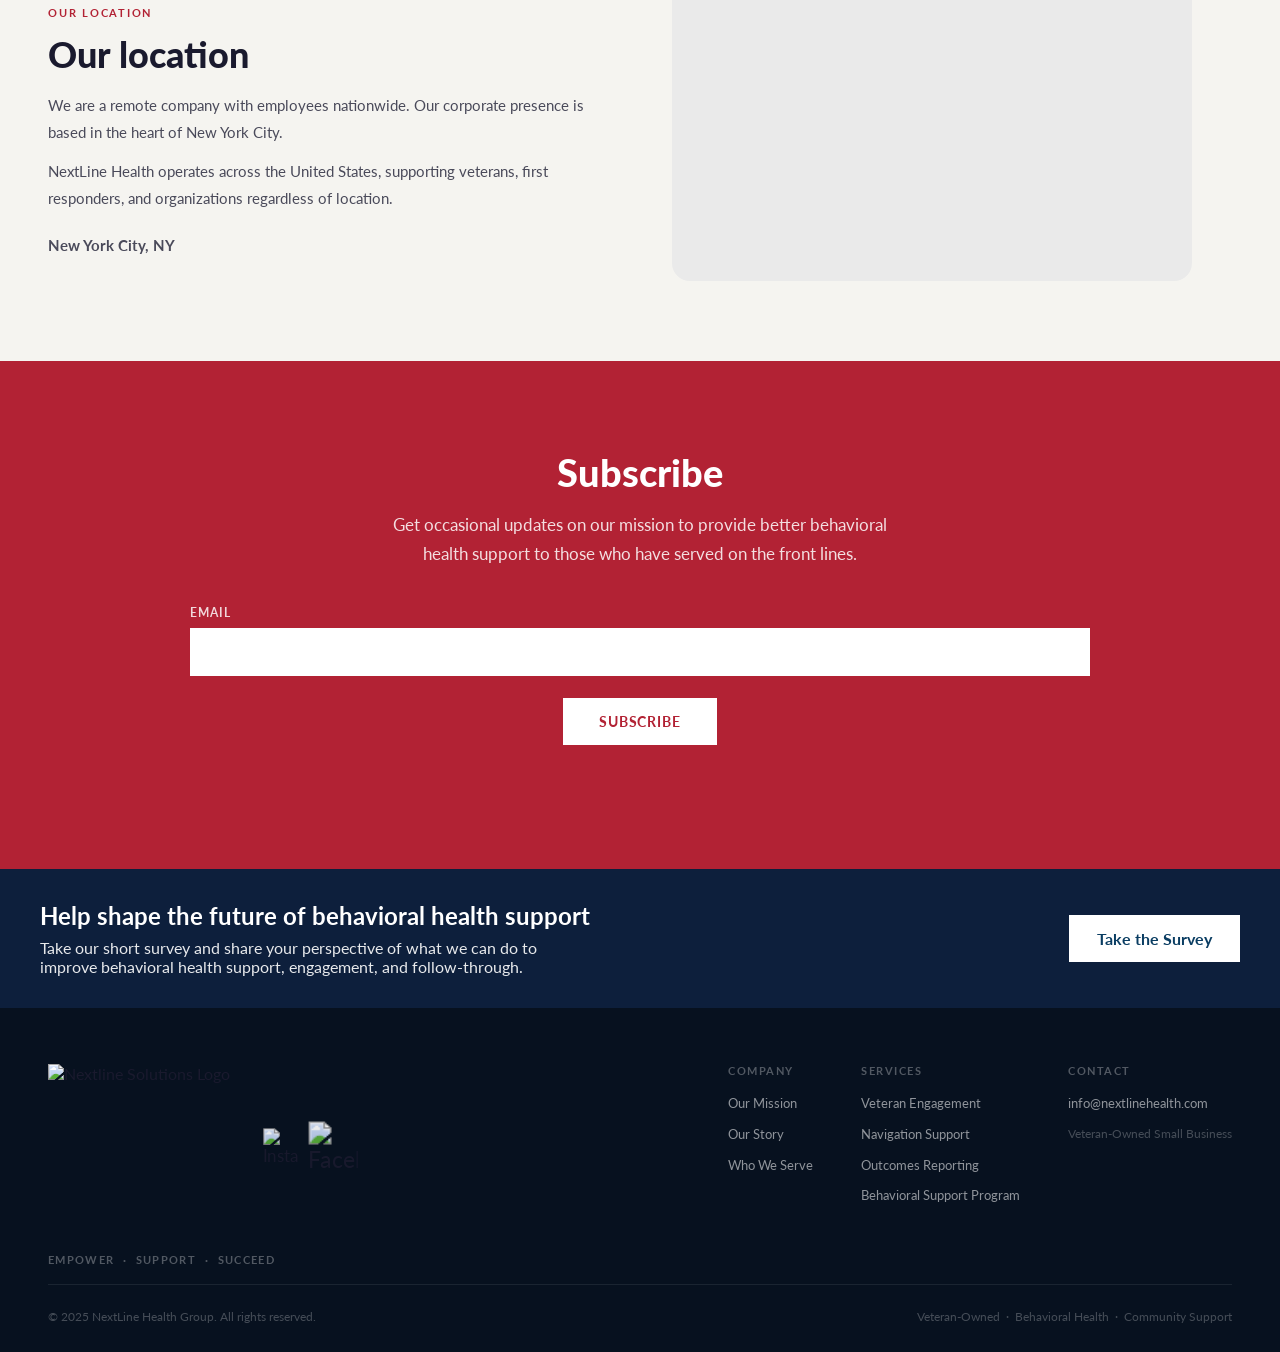
==== commit c018a2f2: "Update index.html" ====
--- a/index.html
+++ b/index.html
@@ -49,7 +49,9 @@
 
       <div class="nav-links">
         <div class="nav-dropdown">
-          <button class="nav-dropbtn" type="button">Who We Serve</button>
+         <button class="nav-dropbtn" type="button" onclick="toggleDropdown(event)">
+  Who We Serve
+</button>
          <div class="dropdown-menu">
   <a href="veterans.html">Veterans</a>
   <a href="law-enforcement.html">Law Enforcement</a>
@@ -64,7 +66,17 @@
         <a href="our-story.html">Our Story</a>
         <a href="#partner">Partner With Us</a>
         <a href="#contact">Contact</a>
-        <a href="resources.html">Resources</a>
+        <div class="nav-dropdown">
+  <a href="resources.html" class="nav-dropbtn">
+    Resources
+  </a>
+
+  <div class="dropdown-menu">
+    <a href="veteran-resources.html">For Veterans</a>
+    <a href="first-responders-resources.html">For First Responders</a>
+    <a href="community-resources.html">For Community</a>
+  </div>
+</div>
       </div>
 
       <div class="nav-right">
@@ -751,10 +763,27 @@
     </footer>
     <script src=" https://cdn.jsdelivr.net/npm/@supabase/supabase-js@2.104.1/dist/umd/supabase.min.js "></script>
     <script src="assets/js/subscribe.js"></script>
-    <script>
-      function toggleMenu() {
-        document.querySelector(".nav-links").classList.toggle("active");
+   <script>
+function toggleMenu() {
+  document.querySelector(".nav-links").classList.toggle("active");
+}
+
+function toggleDropdown(event) {
+  if (window.innerWidth <= 900) {
+    event.preventDefault();
+    event.stopPropagation();
+
+    const currentDropdown = event.currentTarget.closest(".nav-dropdown");
+
+    document.querySelectorAll(".nav-dropdown").forEach(dropdown => {
+      if (dropdown !== currentDropdown) {
+        dropdown.classList.remove("active");
       }
-    </script>
+    });
+
+    currentDropdown.classList.toggle("active");
+  }
+}
+</script>
   </body>
 </html>
--- a/assets/css/style.css
+++ b/assets/css/style.css
@@ -0,0 +1,1952 @@
+*,
+*::before,
+*::after {
+  box-sizing: border-box;
+  margin: 0;
+  padding: 0;
+}
+:root {
+  --navy: #0d1f3c;
+  --navy-deep: #07111f;
+  --red: #b22234;
+  --red-dark: #8a1a27;
+  --white: #fff;
+  --off-white: #f5f4f0;
+  --text: #1a1a2e;
+  --text-muted: #4a4a5a;
+  --border: #e0ddd6;
+}
+html {
+  scroll-behavior: smooth;
+  overflow-x: hidden;
+  max-width: 100%;
+}
+
+body {
+  font-family: "Lato", sans-serif;
+  color: var(--text);
+  background: #fff;
+  overflow-x: hidden;
+  max-width: 100%;
+}
+a {
+  text-decoration: none;
+  color: inherit;
+}
+img {
+  max-width: 100%;
+  display: block;
+}
+.location-map {
+  width: 100%;
+  max-width: 520px;
+  border-radius: 18px;
+  overflow: hidden;
+  background: #eaeaea;
+}
+
+.location-map img {
+  width: 100%;
+  height: 320px;
+  object-fit: cover;
+  display: block;
+}
+.credibility-image {
+  margin-top: 30px;
+  max-width: 560px;
+  width: 100%;
+  border-radius: 10px;
+  overflow: hidden;
+  background: #d9d9d9;
+}
+
+.credibility-image img {
+  width: 100%;
+  height: 320px;
+  object-fit: cover;
+  display: block;
+  filter: brightness(0.96) saturate(0.9) contrast(1.03);
+}
+.nav {
+  background: var(--navy);
+  padding: 0 48px;
+  height: 96px;
+  display: flex;
+  align-items: center;
+  justify-content: space-between;
+}
+
+.nav-left {
+  display: flex;
+  align-items: center;
+}
+.nav-right {
+  display: flex;
+  align-items: center;
+  gap: 20px;
+}
+.nav {
+  height: 72px; /* lower navbar height */
+  padding: 0 48px;
+}
+
+.nav-logo {
+  display: flex;
+  align-items: center;
+  gap: 16px;
+}
+
+.nav-logo img {
+  height: 145px; /* keep logo large */
+  width: auto;
+  display: block;
+}
+
+.nav-logo-text {
+  display: flex;
+  flex-direction: column;
+  justify-content: center;
+  line-height: 1;
+}
+
+.nav-logo-top {
+  font-size: 18px;
+  letter-spacing: 0.22em;
+  text-transform: uppercase;
+  color: rgba(255,255,255,0.72);
+  font-weight: 700;
+}
+
+.nav-logo-bottom {
+  font-size: 42px;
+  letter-spacing: 0.08em;
+  text-transform: uppercase;
+  color: #fff;
+  font-weight: 900;
+  margin-top: 3px;
+}
+
+.nav-links {
+  display: flex;
+  gap: 32px;
+  align-items: center;
+}
+
+.nav-links a {
+  line-height: 1;
+}
+.nav-links a {
+  font-size: 13px;
+  color: rgba(255, 255, 255, 0.75);
+  letter-spacing: 0.05em;
+  text-transform: uppercase;
+  transition: color 0.2s;
+}
+.nav-links a:hover {
+  color: #fff;
+}
+.nav-cta {
+  background: var(--red);
+  color: #fff;
+  border: none;
+  padding: 0 34px;
+  height: 48px;
+  font-size: 13px;
+  letter-spacing: 0.06em;
+  text-transform: uppercase;
+  cursor: pointer;
+  font-family: inherit;
+  transition: background 0.2s;
+  display: flex;
+  align-items: center;
+  justify-content: center;
+  line-height: 1;
+  flex-shrink: 0;
+  justify-self: end;
+}
+
+.nav-cta:hover {
+  background: var(--red-dark);
+}
+.nav-dropdown {
+  position: relative;
+  display: flex;
+  align-items: center;
+  height: 72px;
+}
+
+.nav-dropbtn {
+  background: transparent;
+  border: none;
+  outline: none;
+  color: rgba(255,255,255,0.75);
+  font-family: inherit;
+  font-size: 13px;
+  letter-spacing: 0.05em;
+  text-transform: uppercase;
+  cursor: pointer;
+  padding: 0;
+  line-height: 1;
+}
+
+.nav-dropbtn:hover {
+  color: #fff;
+}
+
+.dropdown-menu {
+  position: absolute;
+  top: 72px;
+  left: -24px;
+  min-width: 330px;
+  background: #ffffff;
+  border: 1px solid rgba(13,31,60,0.12);
+  box-shadow: 0 22px 55px rgba(0,0,0,0.16);
+  padding: 10px 0;
+  display: none;
+  z-index: 5000;
+  border-radius: 10px;
+}
+
+.nav-dropdown:hover .dropdown-menu,
+.nav-dropdown:focus-within .dropdown-menu {
+  display: block;
+}
+
+.dropdown-menu a {
+  display: block;
+  padding: 15px 22px;
+  font-size: 13px;
+  color: var(--navy) !important;
+  letter-spacing: 0.04em;
+  text-transform: uppercase;
+  line-height: 1.3;
+  white-space: nowrap;
+  height: auto;
+}
+
+.dropdown-menu a:hover {
+  background: #f5f4f0;
+  color: var(--red) !important;
+}
+
+.hero {
+  position: relative;
+  overflow: hidden;
+  padding: 56px 48px 80px;
+  border-bottom: 4px solid var(--red);
+  background: var(--navy-deep);
+}
+
+.hero-video {
+  position: absolute;
+  inset: 0;
+  width: 100%;
+  height: 100%;
+  object-fit: cover;
+  z-index: 0;
+}
+
+.hero::after {
+  content: "";
+  position: absolute;
+  inset: 0;
+  background: linear-gradient(
+    to right,
+    rgba(7, 17, 31, 0.42) 0%,
+    rgba(7, 17, 31, 0.24) 38%,
+    rgba(7, 17, 31, 0.05) 68%,
+    rgba(7, 17, 31, 0) 100%
+  );
+  z-index: 1;
+  pointer-events: none;
+}
+
+.hero-inner {
+  position: relative;
+  z-index: 2;
+  max-width: 850px;
+}
+
+.hero-eyebrow {
+  font-size: 12px;
+  letter-spacing: 0.2em;
+  text-transform: uppercase;
+  color: #d12b3f;
+  margin-bottom: 20px;
+  font-weight: 900;
+  text-shadow: 1px 2px 8px rgba(0, 0, 0, 0.35);
+}
+
+.hero h1 {
+  font-size: 58px;
+  font-weight: 900;
+  color: #fff;
+  line-height: 1.08;
+  margin-bottom: 24px;
+  letter-spacing: -0.02em;
+  text-shadow: 2px 3px 12px rgba(0, 0, 0, 0.35);
+}
+
+.hero h1 em {
+  color: var(--red);
+  font-style: normal;
+}
+
+.hero-sub {
+  font-size: 19px;
+  color: rgba(255, 255, 255, 0.94);
+  line-height: 1.75;
+  max-width: 720px;
+  margin-bottom: 40px;
+  font-weight: 400;
+  text-shadow: 1px 2px 8px rgba(0, 0, 0, 0.38);
+}
+
+.hero-btns {
+  display: flex;
+  gap: 16px;
+  align-items: center;
+  flex-wrap: wrap;
+  margin-bottom: 48px;
+}
+.btn-red {
+  background: var(--red);
+  color: #fff;
+  border: none;
+  padding: 15px 34px;
+  font-size: 14px;
+  letter-spacing: 0.07em;
+  text-transform: uppercase;
+  cursor: pointer;
+  font-family: inherit;
+  font-weight: 700;
+  transition: background 0.2s;
+  display: inline-flex;
+  align-items: center;
+  gap: 10px;
+}
+
+.btn-red:hover {
+  background: var(--red-dark);
+}
+
+.btn-ghost {
+  background: rgba(7, 17, 31, 0.16);
+  color: rgba(255, 255, 255, 0.95);
+  border: 1.5px solid rgba(255, 255, 255, 0.55);
+  padding: 15px 34px;
+  font-size: 14px;
+  letter-spacing: 0.07em;
+  text-transform: uppercase;
+  cursor: pointer;
+  font-family: inherit;
+  font-weight: 700;
+  transition: all 0.2s;
+  backdrop-filter: blur(2px);
+}
+
+.btn-ghost:hover {
+  border-color: rgba(255, 255, 255, 0.6);
+  color: #fff;
+}
+.hero-stats {
+  display: flex;
+  gap: 48px;
+  padding-top: 36px;
+  border-top: 1px solid rgba(255, 255, 255, 0.12);
+  flex-wrap: wrap;
+  max-width: 680px;
+}
+
+.hero-stat .num {
+  font-size: 42px;
+  font-weight: 900;
+  color: #fff;
+  line-height: 1;
+  text-shadow: 2px 3px 12px rgba(0, 0, 0, 0.35);
+}
+
+.hero-stat .lbl {
+  font-size: 13px;
+  color: rgba(255, 255, 255, 0.86);
+  margin-top: 8px;
+  line-height: 1.45;
+  max-width: 150px;
+  font-weight: 400;
+  text-shadow: 1px 2px 8px rgba(0, 0, 0, 0.35);
+}
+
+.pop-bar {
+  background: var(--off-white);
+  border-bottom: 1px solid var(--border);
+  padding: 16px 48px;
+  display: flex;
+  align-items: center;
+  flex-wrap: wrap;
+}
+.pop-label {
+  font-size: 11px;
+  letter-spacing: 0.14em;
+  text-transform: uppercase;
+  color: #888;
+  margin-right: 24px;
+  white-space: nowrap;
+  font-weight: 700;
+}
+.pop-item {
+  font-size: 13px;
+  color: var(--text);
+  padding: 6px 20px;
+  border-left: 1px solid #ccc;
+}
+section {
+  padding: 80px 48px;
+}
+.section-alt {
+  background: var(--off-white);
+}
+.section-dark {
+  background: var(--navy);
+}
+.rule {
+  width: 40px;
+  height: 4px;
+  background: var(--red);
+  margin-bottom: 18px;
+}
+.eyebrow {
+  font-size: 11px;
+  letter-spacing: 0.16em;
+  text-transform: uppercase;
+  color: var(--red);
+  margin-bottom: 14px;
+  font-weight: 700;
+}
+.eyebrow-light {
+  color: rgba(255, 200, 200, 0.85);
+}
+.section-h2 {
+  font-size: 36px;
+  font-weight: 900;
+  line-height: 1.2;
+  margin-bottom: 16px;
+}
+.section-h2-light {
+  color: #fff;
+}
+.section-p {
+  font-size: 15px;
+  color: var(--text-muted);
+  line-height: 1.8;
+  max-width: 560px;
+}
+.section-p-light {
+  color: rgba(255, 255, 255, 0.6);
+}
+.two-col {
+  display: grid;
+  grid-template-columns: 1fr 1fr;
+  gap: 64px;
+  align-items: start;
+}
+.mission-block p {
+  font-size: 15px;
+  color: var(--text-muted);
+  line-height: 1.85;
+  margin-bottom: 16px;
+}
+.mission-stats {
+  display: flex;
+  gap: 36px;
+  margin-top: 36px;
+  padding-top: 28px;
+  border-top: 1px solid var(--border);
+  flex-wrap: wrap;
+}
+.mission-stat .num {
+  font-size: 38px;
+  font-weight: 900;
+  color: var(--navy);
+}
+.mission-stat .lbl {
+  font-size: 12px;
+  color: #888;
+  margin-top: 4px;
+  line-height: 1.5;
+  max-width: 110px;
+}
+.serve-grid {
+  display: grid;
+  grid-template-columns: 1fr 1fr;
+  gap: 1px;
+  background: var(--border);
+  margin-top: 28px;
+}
+.serve-card {
+  background: #fff;
+  padding: 28px 24px;
+  border-top: 4px solid var(--red);
+}
+.serve-card h3 {
+  font-size: 18px;
+  font-weight: 700;
+  margin-bottom: 10px;
+}
+.serve-card p {
+  font-size: 14px;
+  color: var(--text-muted);
+  line-height: 1.65;
+}
+.svc-row {
+  display: grid;
+  grid-template-columns: 180px 1fr;
+  border-top: 1px solid var(--border);
+}
+.svc-row:last-child {
+  border-bottom: 1px solid var(--border);
+}
+.svc-num {
+  display: flex;
+  align-items: center;
+  justify-content: center;
+  padding: 28px 0;
+  font-size: 48px;
+  color: var(--red);
+  font-weight: 900;
+  letter-spacing: 0.02em;
+  line-height: 1;
+}
+.svc-body {
+  padding: 28px 0;
+  border-left: 1px solid var(--border);
+  padding-left: 32px;
+}
+.svc-body h3 {
+  font-size: 20px;
+  font-weight: 700;
+  margin-bottom: 8px;
+}
+.svc-body p {
+  font-size: 14px;
+  color: var(--text-muted);
+  line-height: 1.75;
+}
+.svc-tag {
+  display: inline-block;
+  margin-top: 12px;
+  font-size: 11px;
+  letter-spacing: 0.1em;
+  text-transform: uppercase;
+  color: var(--red);
+  font-weight: 700;
+}
+.svc-btn {
+  display: inline-flex;
+  align-items: center;
+  justify-content: center;
+  margin-top: 16px;
+  padding: 10px 18px;
+  background: var(--navy);
+  color: #fff;
+  font-size: 12px;
+  letter-spacing: 0.06em;
+  text-transform: uppercase;
+  font-weight: 700;
+  transition: background 0.2s ease;
+}
+
+.svc-btn:hover {
+  background: var(--red);
+}
+.services-grid {
+  display: grid;
+  grid-template-columns: repeat(2, minmax(0, 1fr));
+  gap: 24px;
+  margin-top: 40px;
+}
+
+.service-card {
+  display: flex;
+  flex-direction: column;
+  gap: 14px;
+  padding: 28px 26px;
+  background: #fff;
+  border: 1px solid var(--border);
+  border-top: 4px solid var(--red);
+  border-radius: 10px;
+  transition:
+    transform 0.2s ease,
+    box-shadow 0.2s ease,
+    border-color 0.2s ease;
+}
+
+.service-card:hover {
+  transform: translateY(-3px);
+  box-shadow: 0 14px 32px rgba(0, 0, 0, 0.08);
+  border-color: #d7d1c8;
+}
+
+.service-card-num {
+  font-size: 14px;
+  font-weight: 900;
+  letter-spacing: 0.08em;
+  color: var(--red);
+}
+
+.service-card h3 {
+  font-size: 28px;
+  font-weight: 800;
+  line-height: 1.15;
+  color: var(--navy);
+  margin: 0;
+}
+
+.service-card p {
+  font-size: 15px;
+  line-height: 1.7;
+  color: var(--text-muted);
+  margin: 0;
+}
+
+.service-card-tag {
+  font-size: 11px;
+  font-weight: 700;
+  letter-spacing: 0.08em;
+  text-transform: uppercase;
+  color: var(--red);
+}
+
+.service-card-link {
+  margin-top: 4px;
+  font-size: 12px;
+  font-weight: 800;
+  letter-spacing: 0.06em;
+  text-transform: uppercase;
+  color: var(--navy);
+}
+.story-inner {
+  display: grid;
+  grid-template-columns: 1fr 1fr;
+  gap: 60px;
+  align-items: start;
+}
+.story-text p {
+  font-size: 15px;
+  color: rgba(255, 255, 255, 0.6);
+  line-height: 1.85;
+  margin-bottom: 16px;
+}
+.story-quote {
+  font-size: 22px;
+  font-style: italic;
+  font-weight: 300;
+  color: rgba(255, 255, 255, 0.9);
+  line-height: 1.6;
+  border-left: 4px solid var(--red);
+  padding-left: 24px;
+  margin-top: 32px;
+}
+.story-placeholder {
+  border: 1.5px dashed rgba(255, 255, 255, 0.15);
+  padding: 40px 36px;
+}
+.story-ph-head {
+  font-size: 11px;
+  letter-spacing: 0.14em;
+  text-transform: uppercase;
+  color: rgba(255, 255, 255, 0.3);
+  margin-bottom: 16px;
+  font-weight: 700;
+}
+.story-placeholder p {
+  font-size: 14px;
+  color: rgba(255, 255, 255, 0.4);
+  line-height: 1.8;
+}
+.why-inner {
+  display: grid;
+  grid-template-columns: 1fr 1fr;
+  gap: 64px;
+  align-items: start;
+}
+.why-item {
+  padding: 28px 0;
+  border-top: 1px solid var(--border);
+}
+.why-item:last-child {
+  border-bottom: 1px solid var(--border);
+}
+.why-inner-row {
+  display: grid;
+  grid-template-columns: 56px 1fr;
+  gap: 20px;
+  align-items: start;
+}
+.why-n {
+  font-size: 32px;
+  font-weight: 900;
+  color: var(--red);
+}
+.why-item h4 {
+  font-size: 17px;
+  font-weight: 700;
+  margin-bottom: 8px;
+}
+.why-item p {
+  font-size: 14px;
+  color: var(--text-muted);
+  line-height: 1.7;
+}
+.partner-inner {
+  display: grid;
+  grid-template-columns: 1fr 1fr;
+  gap: 64px;
+  align-items: start;
+}
+.pt-item {
+  display: flex;
+  align-items: flex-start;
+  gap: 18px;
+  padding: 20px 0;
+  border-top: 1px solid rgba(255, 255, 255, 0.09);
+}
+.pt-item:last-child {
+  border-bottom: 1px solid rgba(255, 255, 255, 0.09);
+}
+.pt-dash {
+  width: 20px;
+  height: 2px;
+  background: var(--red);
+  margin-top: 12px;
+  flex-shrink: 0;
+}
+.pt-item h4 {
+  font-size: 14px;
+  color: #fff;
+  font-weight: 700;
+  margin-bottom: 4px;
+}
+.pt-item p {
+  font-size: 13px;
+  color: rgba(255, 255, 255, 0.5);
+  line-height: 1.6;
+}
+.hiw-grid {
+  display: grid;
+  grid-template-columns: repeat(3, 1fr);
+  gap: 48px;
+  margin-top: 48px;
+}
+.hiw-card {
+  text-align: center;
+}
+.hiw-circle-num {
+  width: 48px;
+  height: 48px;
+  border-radius: 50%;
+  background: var(--red);
+  color: #fff;
+  font-size: 20px;
+  font-weight: 900;
+  display: flex;
+  align-items: center;
+  justify-content: center;
+  margin: 0 auto 20px;
+}
+.hiw-card h3 {
+  font-size: 20px;
+  font-weight: 700;
+  margin-bottom: 12px;
+}
+.hiw-card p {
+  font-size: 15px;
+  color: var(--text-muted);
+  line-height: 1.7;
+}
+.testimonials {
+  background: var(--navy);
+}
+.test-header {
+  text-align: center;
+  margin-bottom: 48px;
+}
+.test-header h2 {
+  font-size: 34px;
+  font-weight: 900;
+  color: #fff;
+}
+.test-grid {
+  display: grid;
+  grid-template-columns: repeat(3, 1fr);
+  gap: 24px;
+}
+.test-card {
+  background: rgba(255, 255, 255, 0.05);
+  border: 1px solid rgba(255, 255, 255, 0.1);
+  padding: 32px 28px;
+}
+.test-stars {
+  color: var(--red);
+  font-size: 16px;
+  margin-bottom: 16px;
+  letter-spacing: 2px;
+}
+.test-text {
+  font-size: 15px;
+  color: rgba(255, 255, 255, 0.85);
+  line-height: 1.75;
+  font-style: italic;
+  margin-bottom: 20px;
+}
+.test-name {
+  font-size: 14px;
+  font-weight: 700;
+  color: #fff;
+}
+.test-role {
+  font-size: 12px;
+  color: rgba(255, 255, 255, 0.45);
+  margin-top: 2px;
+}
+.cta-section {
+  background: var(--red);
+  padding: 88px 48px;
+  text-align: center;
+}
+.cta-section h2 {
+  font-size: 38px;
+  font-weight: 900;
+  color: #fff;
+  margin-bottom: 16px;
+}
+.cta-section p {
+  font-size: 17px;
+  color: rgba(255, 255, 255, 0.85);
+  max-width: 520px;
+  margin: 0 auto 36px;
+  line-height: 1.7;
+}
+.cta-btns {
+  display: flex;
+  gap: 16px;
+  justify-content: center;
+  flex-wrap: wrap;
+}
+.btn-white {
+  background: #fff;
+  color: var(--red);
+  border: none;
+  padding: 15px 36px;
+  font-size: 14px;
+  font-weight: 700;
+  letter-spacing: 0.07em;
+  text-transform: uppercase;
+  cursor: pointer;
+  font-family: inherit;
+  display: inline-block;
+}
+.btn-outline-w {
+  background: transparent;
+  color: #fff;
+  border: 1.5px solid rgba(255, 255, 255, 0.5);
+  padding: 15px 36px;
+  font-size: 14px;
+  font-weight: 700;
+  letter-spacing: 0.07em;
+  text-transform: uppercase;
+  cursor: pointer;
+  font-family: inherit;
+  display: inline-block;
+}
+footer {
+  background: var(--navy-deep);
+  padding: 56px 48px 28px;
+}
+.footer-top {
+  display: flex;
+  justify-content: space-between;
+  align-items: flex-start;
+  flex-wrap: nowrap;
+  gap: 40px;
+  padding-bottom: 18px;
+  border-bottom: 1px solid rgba(255, 255, 255, 0.08);
+}
+.footer-brand img {
+  height: 165px;
+  margin-bottom: 12px;
+}
+.footer-tagline {
+  font-size: 11px;
+  letter-spacing: 0.12em;
+  text-transform: uppercase;
+  color: rgba(255, 255, 255, 0.3);
+  font-weight: 700;
+}
+.footer-col h5 {
+  font-size: 11px;
+  letter-spacing: 0.14em;
+  text-transform: uppercase;
+  color: rgba(255, 255, 255, 0.3);
+  margin-bottom: 16px;
+  font-weight: 700;
+}
+.footer-col a,
+.footer-col p {
+  display: block;
+  font-size: 13px;
+  color: rgba(255, 255, 255, 0.55);
+  margin-bottom: 10px;
+  line-height: 1.6;
+  transition: color 0.2s;
+}
+.footer-col a:hover {
+  color: #fff;
+}
+.footer-links-row {
+  display: flex;
+  gap: 48px;
+  flex-wrap: nowrap;
+  align-items: flex-start;
+}
+.footer-bottom {
+  padding-top: 24px;
+  display: flex;
+  justify-content: space-between;
+  align-items: center;
+  flex-wrap: wrap;
+  gap: 12px;
+}
+.footer-bottom span {
+  font-size: 12px;
+  color: rgba(255, 255, 255, 0.25);
+}
+/* ===== STORY SECTION IMAGES (SIDE BY SIDE) ===== */
+
+.story-inner {
+  display: grid;
+  grid-template-columns: 1fr 1fr;
+  gap: 64px;
+  align-items: start;
+}
+
+.story-left,
+.story-right {
+  min-width: 0;
+}
+
+.story-text p {
+  font-size: 15px;
+  color: rgba(255, 255, 255, 0.72);
+  line-height: 1.85;
+  margin-bottom: 16px;
+}
+
+.story-images {
+  margin: 28px 0 24px;
+  display: grid;
+  grid-template-columns: 1fr 1fr;
+  gap: 14px;
+}
+
+.story-image-card {
+  background: rgba(255, 255, 255, 0.04);
+  border: 1px solid rgba(255, 255, 255, 0.08);
+  border-radius: 8px;
+  padding: 10px;
+}
+
+.story-image-card img {
+  width: 100%;
+  height: 240px;
+  object-fit: contain;
+  object-position: center center;
+  border-radius: 4px;
+  display: block;
+  background: #0a1730;
+}
+
+.story-quote {
+  font-size: 22px;
+  font-style: italic;
+  font-weight: 300;
+  color: rgba(255, 255, 255, 0.92);
+  line-height: 1.6;
+  border-left: 4px solid var(--red);
+  padding-left: 24px;
+  margin-top: 8px;
+  max-width: 100%;
+}
+
+.story-placeholder {
+  border: 1px solid rgba(255, 255, 255, 0.1);
+  padding: 32px 32px 28px;
+  border-radius: 8px;
+  background: rgba(255, 255, 255, 0.02);
+}
+
+.story-ph-head {
+  font-size: 20px;
+  font-weight: 700;
+  letter-spacing: 0.04em;
+  color: #ffffff;
+  margin-bottom: 6px;
+}
+
+.story-role {
+  color: rgba(255, 255, 255, 0.72);
+  font-size: 14px;
+  margin-bottom: 18px;
+  letter-spacing: 0.03em;
+}
+
+.story-placeholder p {
+  font-size: 15px;
+  color: rgba(255, 255, 255, 0.68);
+  line-height: 1.85;
+}
+/* ===== FOOTER BRAND ===== */
+
+.footer-brand {
+  display: flex;
+  align-items: center;
+  gap: 14px;
+  margin-bottom: 12px;
+}
+
+.footer-brand img {
+  height: 165px;
+  width: auto;
+  display: block;
+}
+
+.footer-brand-text {
+  display: flex;
+  flex-direction: column;
+  justify-content: center;
+  line-height: 0.92;
+}
+
+.footer-brand-top {
+  font-size: 12px;
+  letter-spacing: 0.18em;
+  text-transform: uppercase;
+  color: rgba(255, 255, 255, 0.62);
+  font-weight: 700;
+  margin-bottom: 2px;
+}
+
+.footer-brand-bottom {
+  font-size: 24px;
+  letter-spacing: 0.03em;
+  text-transform: uppercase;
+  color: #ffffff;
+  font-weight: 900;
+}
+
+.footer-tagline {
+  font-size: 11px;
+  letter-spacing: 0.12em;
+  text-transform: uppercase;
+  color: rgba(255, 255, 255, 0.3);
+  font-weight: 700;
+}
+
+.footer-bottom {
+  padding-top: 24px;
+  display: flex;
+  justify-content: space-between;
+  align-items: center;
+  flex-wrap: wrap;
+  gap: 12px;
+}
+
+.footer-bottom span {
+  font-size: 12px;
+  color: rgba(255, 255, 255, 0.25);
+}
+/* ===== FIX DARK SECTION TEXT (WHY NEXTLINE) ===== */
+
+.section-dark .section-h2 {
+  color: #ffffff;
+}
+
+.section-dark .section-p {
+  color: rgba(255, 255, 255, 0.75);
+}
+
+.section-dark .why-item h4 {
+  color: #ffffff;
+}
+
+.section-dark .why-item p {
+  color: rgba(255, 255, 255, 0.65);
+}
+
+.section-dark .why-item {
+  border-top: 1px solid rgba(255, 255, 255, 0.12);
+}
+
+.section-dark .why-item:last-child {
+  border-bottom: 1px solid rgba(255, 255, 255, 0.12);
+}
+.footer-socials {
+  display: flex;
+  align-items: center;
+  gap: 18px;
+  margin-left: 20px;
+}
+
+.footer-socials a {
+  display: flex;
+  align-items: center;
+  justify-content: center;
+  width: auto;
+  height: auto;
+  border: none;
+  background: none;
+  padding: 0;
+  transition:
+    transform 0.2s ease,
+    opacity 0.2s ease;
+}
+
+.footer-socials a:hover {
+  transform: scale(1.08);
+}
+
+.footer-socials img {
+  width: 34px;
+  height: 34px;
+  object-fit: contain;
+  opacity: 0.92;
+}
+
+.footer-socials a:hover img {
+  opacity: 1;
+}
+/* Fix Facebook size imbalance */
+.footer-socials a:nth-child(2) img {
+  transform: scale(1.45);
+}
+
+/* Optional: slightly reduce Instagram so both meet perfectly */
+.footer-socials a:nth-child(1) img {
+  transform: scale(1.05);
+}
+.contact-form {
+  max-width: 900px;
+  margin: 36px auto 0;
+  text-align: left;
+  margin-bottom: 20px;
+}
+
+.contact-grid {
+  display: grid;
+  grid-template-columns: 1fr 1fr;
+  gap: 18px;
+  margin-bottom: 18px;
+}
+
+.form-group {
+  display: flex;
+  flex-direction: column;
+}
+
+.form-group label {
+  font-size: 12px;
+  letter-spacing: 0.08em;
+  text-transform: uppercase;
+  color: rgba(255, 255, 255, 0.82);
+  margin-bottom: 8px;
+  font-weight: 700;
+}
+
+.form-group input,
+.form-group textarea {
+  width: 100%;
+  padding: 14px 16px;
+  border: 1px solid rgba(255, 255, 255, 0.25);
+  background: #ffffff;
+  color: #111;
+  font-family: inherit;
+  font-size: 15px;
+  outline: none;
+}
+
+.form-group input::placeholder,
+.form-group textarea::placeholder {
+  color: #999;
+}
+
+.form-group input:focus,
+.form-group textarea:focus {
+  border-color: #ffffff;
+  background: #ffffff;
+}
+
+.form-group-full {
+  margin-bottom: 22px;
+}
+
+.form-group textarea {
+  resize: vertical;
+  min-height: 140px;
+}
+.form-group input:-webkit-autofill,
+.form-group textarea:-webkit-autofill {
+  -webkit-box-shadow: 0 0 0 1000px #ffffff inset;
+  -webkit-text-fill-color: #111;
+  transition: background-color 9999s ease-in-out 0s;
+}
+
+.who-serve-section {
+  display: block;
+}
+
+.who-serve-left {
+  max-width: 980px;
+  margin-bottom: 60px;
+}
+
+.who-serve-right {
+  width: 100%;
+}
+
+.mission-block {
+  margin-bottom: 24px;
+}
+
+.mission-stats {
+  display: flex;
+  justify-content: space-between;
+  gap: 40px;
+  margin-top: 0;
+  padding-top: 28px;
+  border-top: 1px solid var(--border);
+  flex-wrap: wrap;
+  text-align: center;
+}
+
+.mission-stat {
+  flex: 1;
+  min-width: 160px;
+  display: flex;
+  flex-direction: column;
+  align-items: center;
+}
+
+.mission-stat .num {
+  font-size: 38px;
+  font-weight: 900;
+  color: var(--navy);
+  line-height: 1;
+}
+
+.mission-stat .lbl {
+  font-size: 13px;
+  color: #888;
+  margin-top: 8px;
+  line-height: 1.5;
+  max-width: 180px;
+}
+
+.stat-988 {
+  color: #b22234;
+  font-weight: 900;
+  text-decoration: none;
+}
+
+.stat-988:hover {
+  color: #8a1a27;
+}
+
+.stat-988-sub {
+  color: #b22234;
+  text-decoration: none;
+}
+
+.stat-988-sub:hover {
+  text-decoration: underline;
+}
+
+img,
+section,
+div {
+  max-width: 100%;
+}
+
+.testimonials,
+.story-placeholder,
+.test-card,
+.svc-body,
+.serve-card {
+  min-width: 0;
+}
+.nav,
+.hero,
+.pop-bar,
+section,
+footer {
+  width: 100%;
+  max-width: 100%;
+}
+
+body * {
+  box-sizing: border-box;
+}
+.accent {
+  color: var(--red);
+}
+.approach-section {
+  padding: 120px 48px;
+}
+
+.approach-inner {
+  display: grid;
+  grid-template-columns: 1.2fr 0.8fr;
+  gap: 72px;
+  align-items: center;
+}
+
+.approach-text {
+  max-width: 620px;
+}
+
+.approach-text .section-p {
+  margin-top: 14px;
+}
+
+.approach-visual {
+  width: 100%;
+}
+
+.approach-visual {
+  display: flex;
+  justify-content: center;
+  align-items: center;
+}
+
+.approach-visual img {
+  width: 100%;
+  max-width: 480px;
+  height: auto;
+  border-radius: 10px;
+  object-fit: cover;
+  box-shadow: 0 18px 50px rgba(0, 0, 0, 0.28);
+}
+.menu-toggle {
+  display: none;
+  width: 34px;
+  height: 28px;
+  background: transparent;
+  border: none;
+  padding: 0;
+  cursor: pointer;
+  flex-direction: column;
+  justify-content: center;
+  align-items: center;
+  gap: 6px;
+  z-index: 1002;
+}
+
+.menu-toggle span {
+  display: block;
+  width: 28px;
+  height: 2px;
+  background: #fff;
+  border-radius: 2px;
+  flex: none;
+}
+.serve-image-grid{
+  display:grid;
+  grid-template-columns:repeat(4, 1fr);
+  gap:22px;
+  margin-top:50px;
+  width:100%;
+}
+
+.serve-image-card{
+  min-height:540px;
+  border-radius:24px;
+  overflow:hidden;
+  background-size:cover;
+  background-position:center;
+  position:relative;
+  display:flex;
+  align-items:flex-end;
+  border: 1.5px solid rgba(13,31,60,.28);
+  box-shadow:0 18px 45px rgba(0,0,0,.10);
+  transition:transform .25s ease, box-shadow .25s ease;
+}
+.serve-image-card::before{
+  content:"";
+  position:absolute;
+  inset:0;
+  background:linear-gradient(
+    to top,
+    rgba(7,17,31,.48) 0%,
+    rgba(7,17,31,.18) 45%,
+    rgba(7,17,31,.02) 100%
+  );
+  z-index:1;
+}
+
+.serve-image-card:hover{
+  transform:translateY(-6px);
+  box-shadow:0 28px 65px rgba(0,0,0,.22);
+}
+
+.serve-image-content{
+  position:relative;
+  z-index:2;
+  padding:28px;
+  color:#fff;
+  text-shadow:0 3px 12px rgba(0,0,0,.55);
+}
+
+.serve-image-content p{
+  display:none;
+}
+
+.serve-image-content span{
+  display:block;
+  font-size:13px;
+  letter-spacing:.16em;
+  text-transform:uppercase;
+  font-weight:900;
+  color:rgba(255,255,255,.75);
+  margin-bottom:12px;
+}
+
+.serve-image-content h3{
+  font-size:26px;
+  line-height:1.1;
+  font-weight:900;
+  margin-bottom:14px;
+}
+
+.serve-image-content p{
+  font-size:15px;
+  line-height:1.6;
+  color:rgba(255,255,255,.84);
+}
+.mission-layout{
+  display:grid;
+  grid-template-columns:1.15fr .85fr;
+  gap:60px;
+  align-items:center;
+  margin-bottom:80px;
+}
+
+.mission-content{
+  min-width:0;
+}
+
+.mission-image{
+  border-radius:28px;
+  overflow:hidden;
+  min-height:520px;
+  box-shadow:0 20px 55px rgba(0,0,0,.14);
+}
+
+.mission-image img{
+  width:100%;
+  height:100%;
+  min-height:520px;
+  object-fit:cover;
+  display:block;
+}
+
+@media (max-width: 900px) {
+  html,
+  body {
+    overflow-x: hidden;
+    max-width: 100%;
+  }
+
+  .nav {
+    position: relative;
+    height: 92px;
+    min-height: 92px;
+    padding: 12px 18px;
+    align-items: center;
+    justify-content: space-between;
+    gap: 10px;
+    flex-wrap: nowrap;
+    z-index: 3000;
+  }
+
+  .nav-left {
+    display: flex;
+    align-items: center;
+    gap: 10px;
+    flex: 1;
+    min-width: 0;
+  }
+
+  .nav-logo {
+    display: flex;
+    align-items: center;
+    gap: 10px;
+    min-width: 0;
+    flex: 1;
+  }
+
+  .nav-logo img {
+    height: 88px;
+    width: auto;
+    flex-shrink: 0;
+  }
+
+  .nav-cta {
+    display: none;
+  }
+
+  .menu-toggle {
+    display: flex;
+  }
+
+  .nav-links {
+    display: none;
+    position: absolute;
+    top: 92px;
+    left: 0;
+    width: 100%;
+    background: var(--navy);
+    flex-direction: column;
+    align-items: flex-start;
+    gap: 24px;
+    padding: 36px 38px 42px;
+    z-index: 2999;
+    border-top: 1px solid rgba(255,255,255,0.12);
+    box-shadow: 0 20px 45px rgba(0,0,0,0.22);
+  }
+
+  .nav-links.active {
+    display: flex;
+  }
+
+  .nav-links > a,
+  .nav-dropbtn {
+    font-size: 18px;
+    letter-spacing: 0.08em;
+    color: rgba(255,255,255,0.82);
+    text-transform: uppercase;
+    padding: 0;
+    line-height: 1.2;
+  }
+
+  .nav-dropdown {
+    width: 100%;
+    height: auto;
+    display: block;
+    position: relative;
+  }
+
+  .nav-dropbtn {
+    width: 100%;
+    text-align: left;
+    background: transparent;
+    border: none;
+    font-family: inherit;
+    cursor: pointer;
+  }
+
+  .dropdown-menu {
+    display: none;
+    position: static;
+    width: 100%;
+    min-width: 100%;
+    margin-top: 18px;
+    padding: 10px 0;
+    background: #ffffff;
+    border: 1px solid rgba(13,31,60,0.12);
+    border-radius: 12px;
+    box-shadow: 0 18px 45px rgba(0,0,0,0.18);
+    opacity: 1;
+    visibility: visible;
+    transform: none;
+    pointer-events: auto;
+  }
+
+  .nav-dropdown:hover .dropdown-menu {
+    display: none;
+  }
+
+  .nav-dropdown.active .dropdown-menu {
+    display: block;
+  }
+
+  .dropdown-menu a {
+    display: block;
+    padding: 14px 22px;
+    font-size: 14px;
+    color: var(--navy) !important;
+    letter-spacing: 0.04em;
+    text-transform: uppercase;
+    white-space: normal;
+    line-height: 1.35;
+  }
+
+  .dropdown-menu a:hover {
+    background: var(--off-white);
+    color: var(--red) !important;
+  }
+
+  .hero {
+    padding: 38px 20px 58px;
+    position: relative;
+    overflow: hidden;
+  }
+
+  .hero::after {
+    content: "";
+    position: absolute;
+    inset: 0;
+    background: linear-gradient(
+      to bottom,
+      rgba(7, 17, 31, 0.30) 0%,
+      rgba(7, 17, 31, 0.18) 45%,
+      rgba(7, 17, 31, 0.08) 75%,
+      rgba(7, 17, 31, 0.03) 100%
+    );
+    z-index: 1;
+    pointer-events: none;
+  }
+
+  .hero-inner {
+    position: relative;
+    z-index: 2;
+    max-width: 100%;
+  }
+
+  .hero-eyebrow {
+    font-size: 10px;
+    letter-spacing: 0.14em;
+    line-height: 1.5;
+    margin-bottom: 16px;
+    font-weight: 900;
+  }
+
+  .hero h1 {
+    font-size: 34px;
+    line-height: 1.08;
+    margin-bottom: 18px;
+  }
+
+  .hero-sub {
+    font-size: 16px;
+    line-height: 1.72;
+    margin-bottom: 28px;
+    max-width: 100%;
+  }
+
+  .hero-btns {
+    flex-direction: column;
+    gap: 12px;
+    width: 100%;
+    margin-bottom: 34px;
+  }
+
+  .btn-red,
+  .btn-ghost {
+    width: 100%;
+    text-align: center;
+    justify-content: center;
+  }
+
+  .hero-stats {
+    display: grid;
+    grid-template-columns: 0.8fr 0.9fr 1.15fr;
+    gap: 14px;
+    width: 100%;
+    max-width: 100%;
+    padding-top: 24px;
+    align-items: start;
+  }
+
+  .hero-stat .num {
+    font-size: 30px;
+    white-space: nowrap;
+  }
+
+  .hero-stat .lbl {
+    max-width: 100%;
+    font-size: 11px;
+    line-height: 1.35;
+  }
+
+  section,
+  .pop-bar,
+  .cta-section,
+  footer {
+    padding-left: 20px;
+    padding-right: 20px;
+  }
+
+  .pop-bar {
+    display: grid;
+    grid-template-columns: 1fr 1fr;
+    gap: 0;
+    padding: 16px 20px;
+  }
+
+  .pop-label {
+    grid-column: 1 / -1;
+    margin-right: 0;
+    margin-bottom: 8px;
+  }
+
+  .pop-item {
+    border-left: none;
+    border-top: 1px solid #d6d1c8;
+    padding: 12px 0;
+    text-align: center;
+  }
+
+  .pop-item:last-child {
+    grid-column: 1 / -1;
+  }
+
+  .two-col,
+  .story-inner,
+  .why-inner,
+  .partner-inner,
+  .who-serve-section,
+  .approach-inner,
+  .mission-layout {
+    grid-template-columns: 1fr;
+    gap: 36px;
+  }
+
+  .hiw-grid,
+  .test-grid,
+  .serve-grid,
+  .services-grid {
+    grid-template-columns: 1fr;
+  }
+
+  .serve-image-grid {
+    grid-template-columns: 1fr;
+  }
+
+  .serve-image-card {
+    min-height: 420px;
+  }
+
+  .serve-image-content {
+    padding: 24px;
+  }
+
+  .serve-image-content h3 {
+    font-size: 34px;
+  }
+
+  .mission-image,
+  .mission-image img {
+    min-height: 320px;
+  }
+
+  .svc-row {
+    grid-template-columns: 1fr;
+  }
+
+  .svc-num {
+    font-size: 32px;
+    justify-content: flex-start;
+    padding: 20px 0 10px;
+  }
+
+  .svc-body {
+    border-left: none;
+    padding-left: 0;
+    border-top: 1px solid var(--border);
+  }
+
+  .test-card {
+    padding: 24px 20px;
+  }
+
+  .story-images {
+    grid-template-columns: 1fr;
+  }
+
+  .story-image-card img {
+    height: 220px;
+  }
+
+  .story-quote {
+    font-size: 18px;
+    padding-left: 18px;
+  }
+
+  .mission-stats {
+    justify-content: center;
+    gap: 28px;
+  }
+
+  .mission-stat {
+    flex: unset;
+    width: 100%;
+  }
+
+  .mission-stat .num {
+    font-size: 28px;
+  }
+
+  .contact-grid {
+    grid-template-columns: 1fr;
+  }
+
+  .service-card {
+    padding: 22px 20px;
+  }
+
+  .service-card h3 {
+    font-size: 22px;
+  }
+
+  .footer-top {
+    flex-direction: column;
+    gap: 28px;
+    padding-bottom: 14px;
+  }
+
+  .footer-brand {
+    display: flex;
+    align-items: center;
+    flex-wrap: wrap;
+    gap: 10px;
+  }
+
+  .footer-brand img {
+    height: 72px;
+  }
+
+  .footer-socials {
+    width: 100%;
+    margin-left: 0;
+    margin-top: 10px;
+    justify-content: flex-start;
+    gap: 14px;
+  }
+
+  .footer-socials img {
+    width: 28px;
+    height: 28px;
+  }
+
+  .footer-links-row {
+    gap: 28px;
+    flex-wrap: wrap;
+  }
+
+  .footer-bottom {
+    justify-content: center;
+    text-align: center;
+    flex-direction: column;
+    gap: 8px;
+    padding-top: 18px;
+  }
+
+  .footer-bottom span {
+    font-size: 11px;
+  }
+
+  .credibility-image {
+    max-width: 100%;
+  }
+
+  .credibility-image img,
+  .location-map img {
+    height: 220px;
+  }
+
+  .approach-section {
+    padding: 80px 20px;
+  }
+
+  .approach-text {
+    max-width: 100%;
+  }
+
+  .approach-visual img {
+    max-width: 100%;
+    margin: 0 auto;
+  }
+
+  .form-message {
+    text-align: center;
+  }
+}
+
+.survey-banner {
+  background: #0d1f3c;
+  color: #fff;
+  padding: 2rem 1.5rem;
+}
+
+.survey-banner-content {
+  max-width: 1200px;
+  margin: 0 auto;
+  display: flex;
+  align-items: center;
+  justify-content: space-between;
+  gap: 2rem;
+  flex-wrap: wrap;
+}
+
+.survey-banner-text h2 {
+  margin: 0 0 0.5rem;
+  font-size: 1.5rem;
+  font-weight: 700;
+}
+
+.survey-banner-text p {
+  margin: 0;
+  font-size: 1rem;
+  opacity: 0.9;
+}
+
+.survey-banner-cta {
+  display: inline-block;
+  background: #fff;
+  color: #0a3d62;
+  padding: 0.875rem 1.75rem;
+  font-weight: 700;
+  text-decoration: none;
+  white-space: nowrap;
+  transition:
+    transform 0.2s ease,
+    box-shadow 0.2s ease;
+}
+
+.survey-banner-cta:hover {
+  transform: translateY(-1px);
+  box-shadow: 0 4px 12px rgba(0, 0, 0, 0.15);
+}
+
+@media (max-width: 600px) {
+  .survey-banner-content {
+    flex-direction: column;
+    align-items: flex-start;
+    text-align: left;
+  }
+
+  .survey-banner-cta {
+    width: 100%;
+    text-align: center;
+  }
+}
+
+@media (max-width: 1200px) {
+  .serve-image-grid {
+    grid-template-columns: repeat(2, 1fr);
+  }
+}
+
+@media (max-width: 768px) {
+  .serve-image-grid {
+    grid-template-columns: 1fr;
+  }
+}
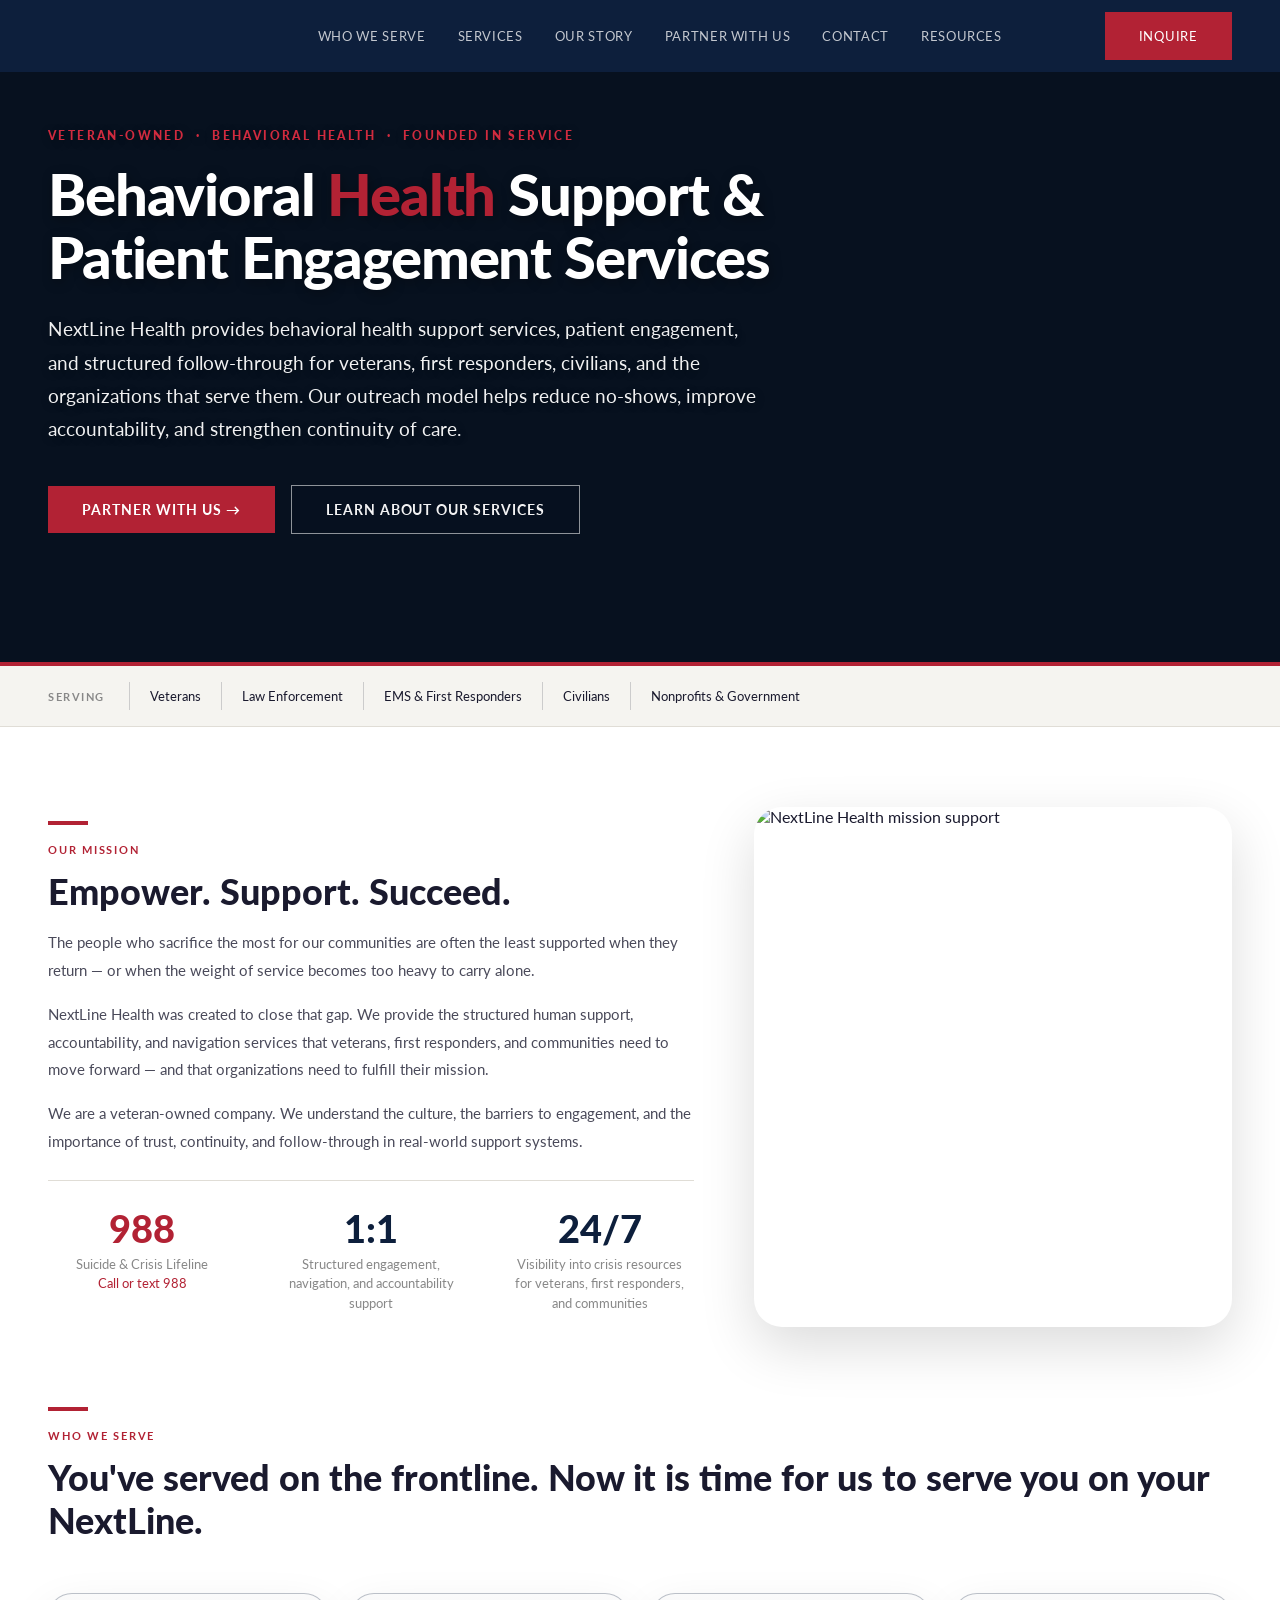
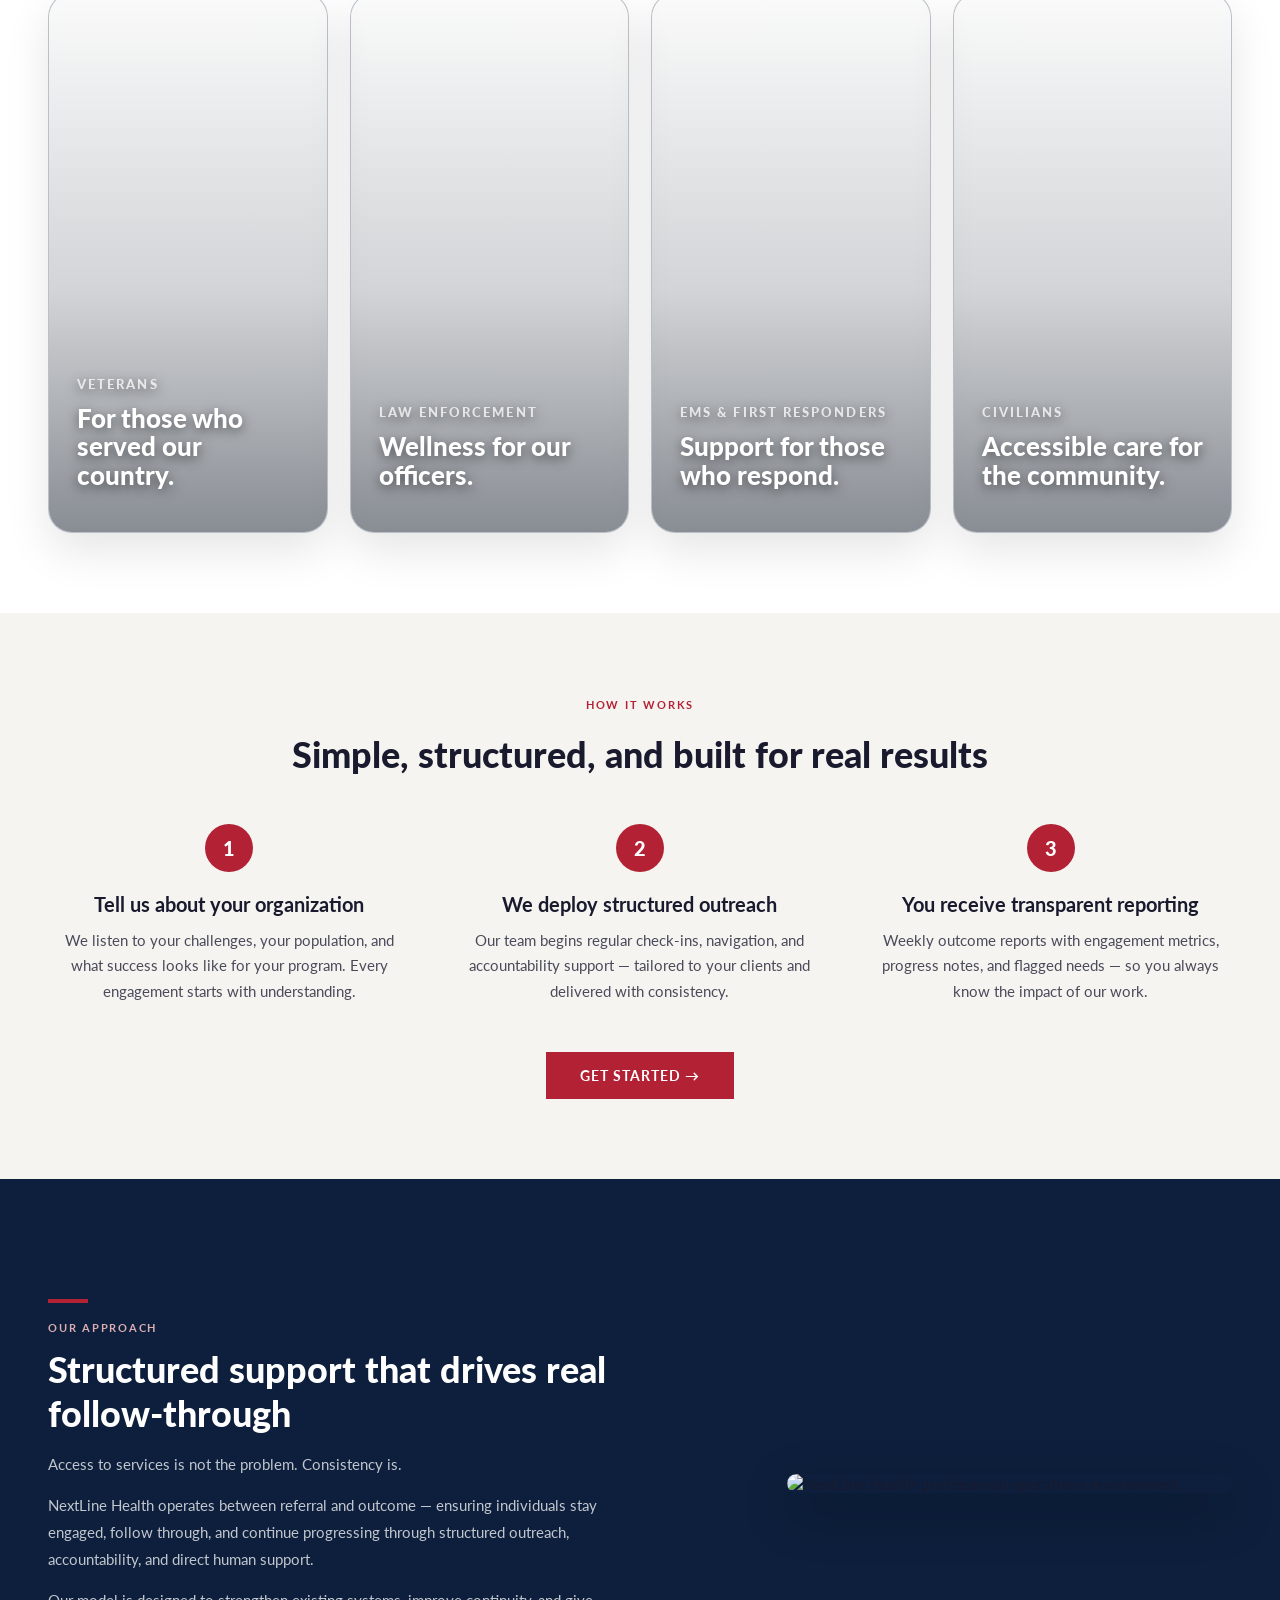
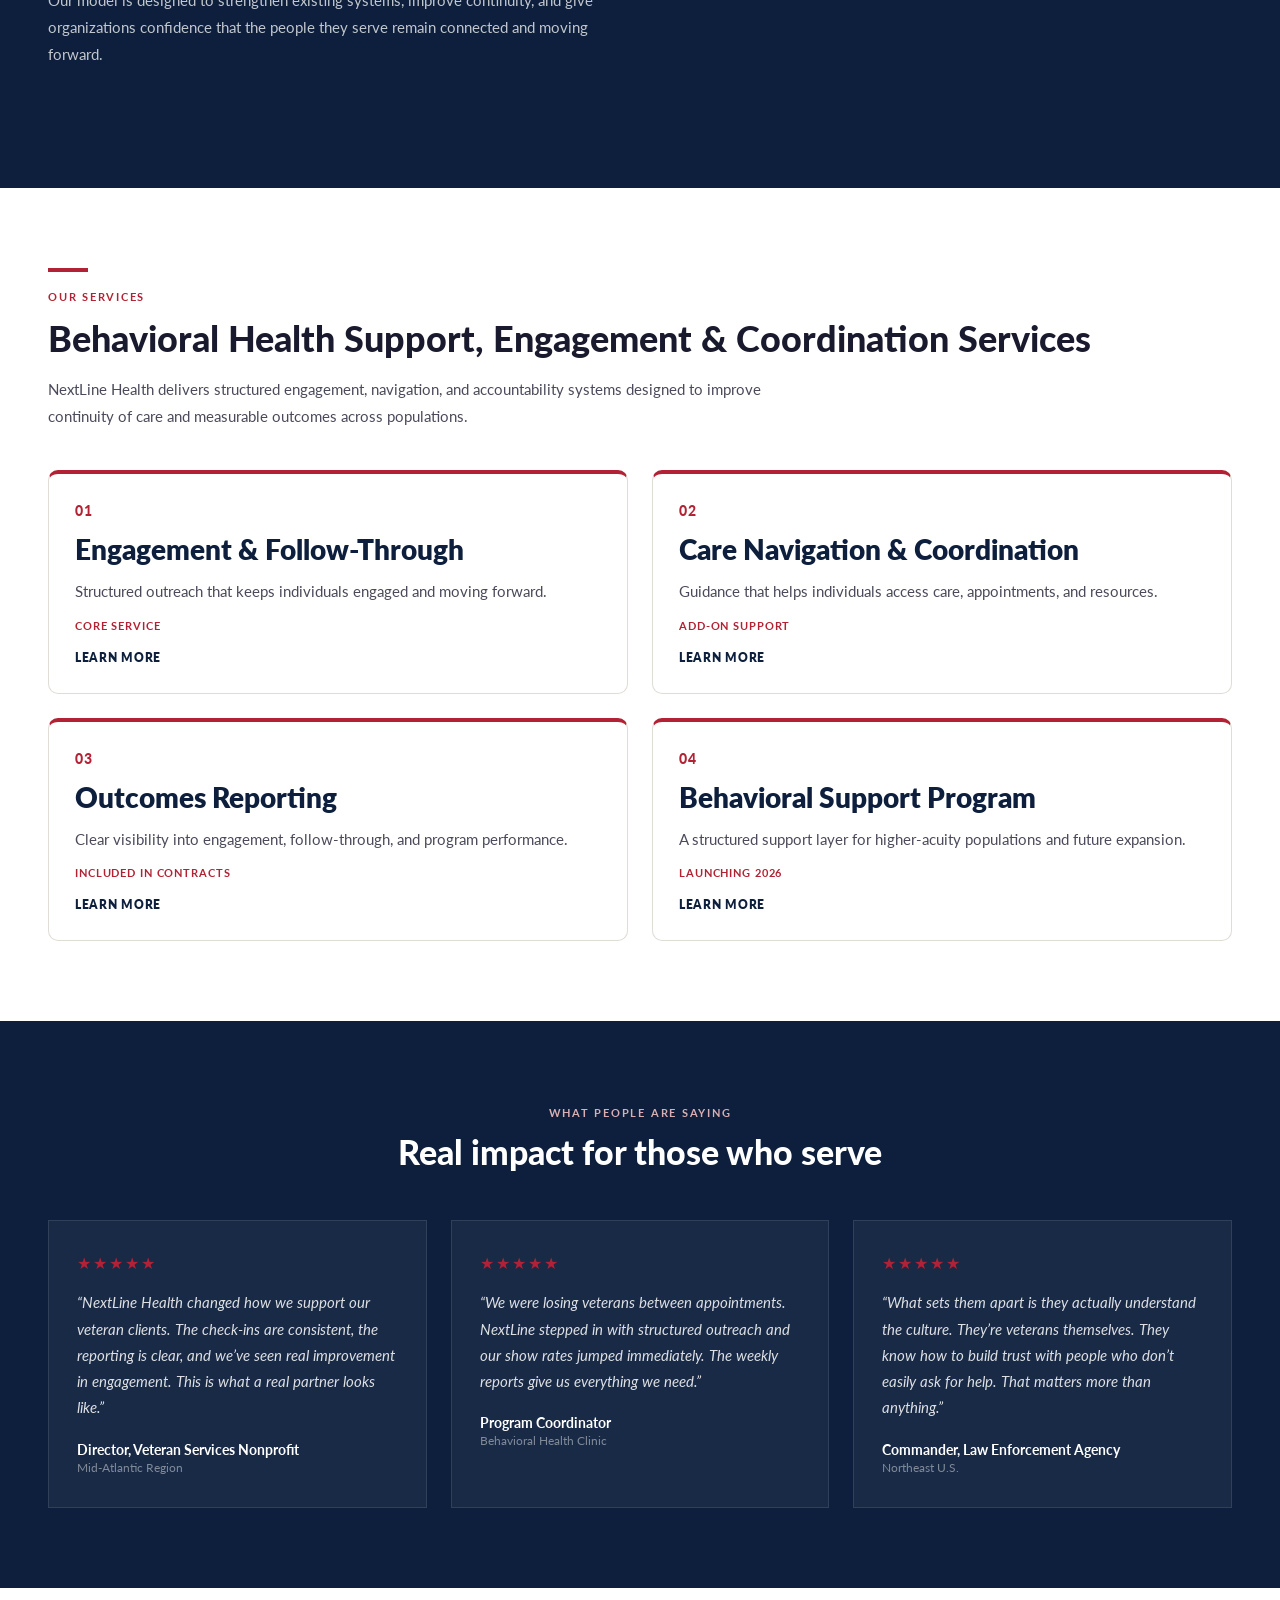
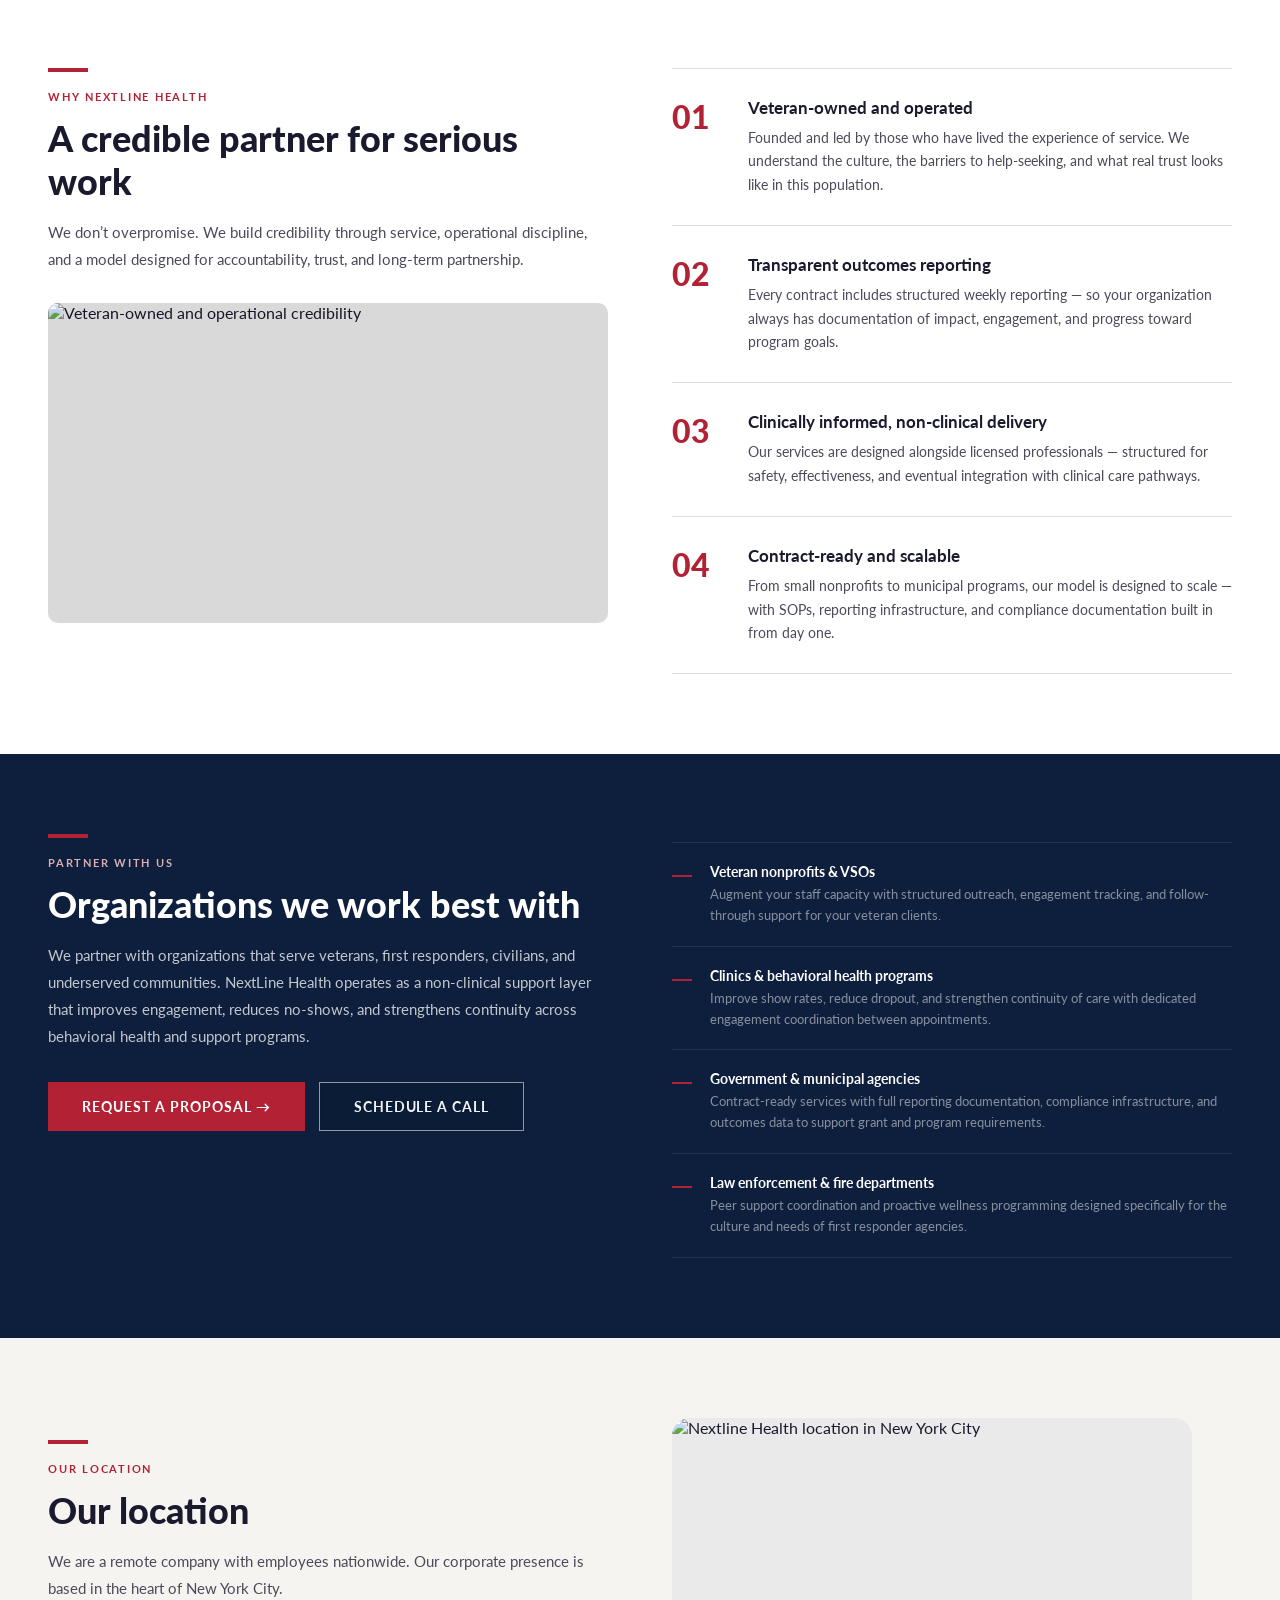
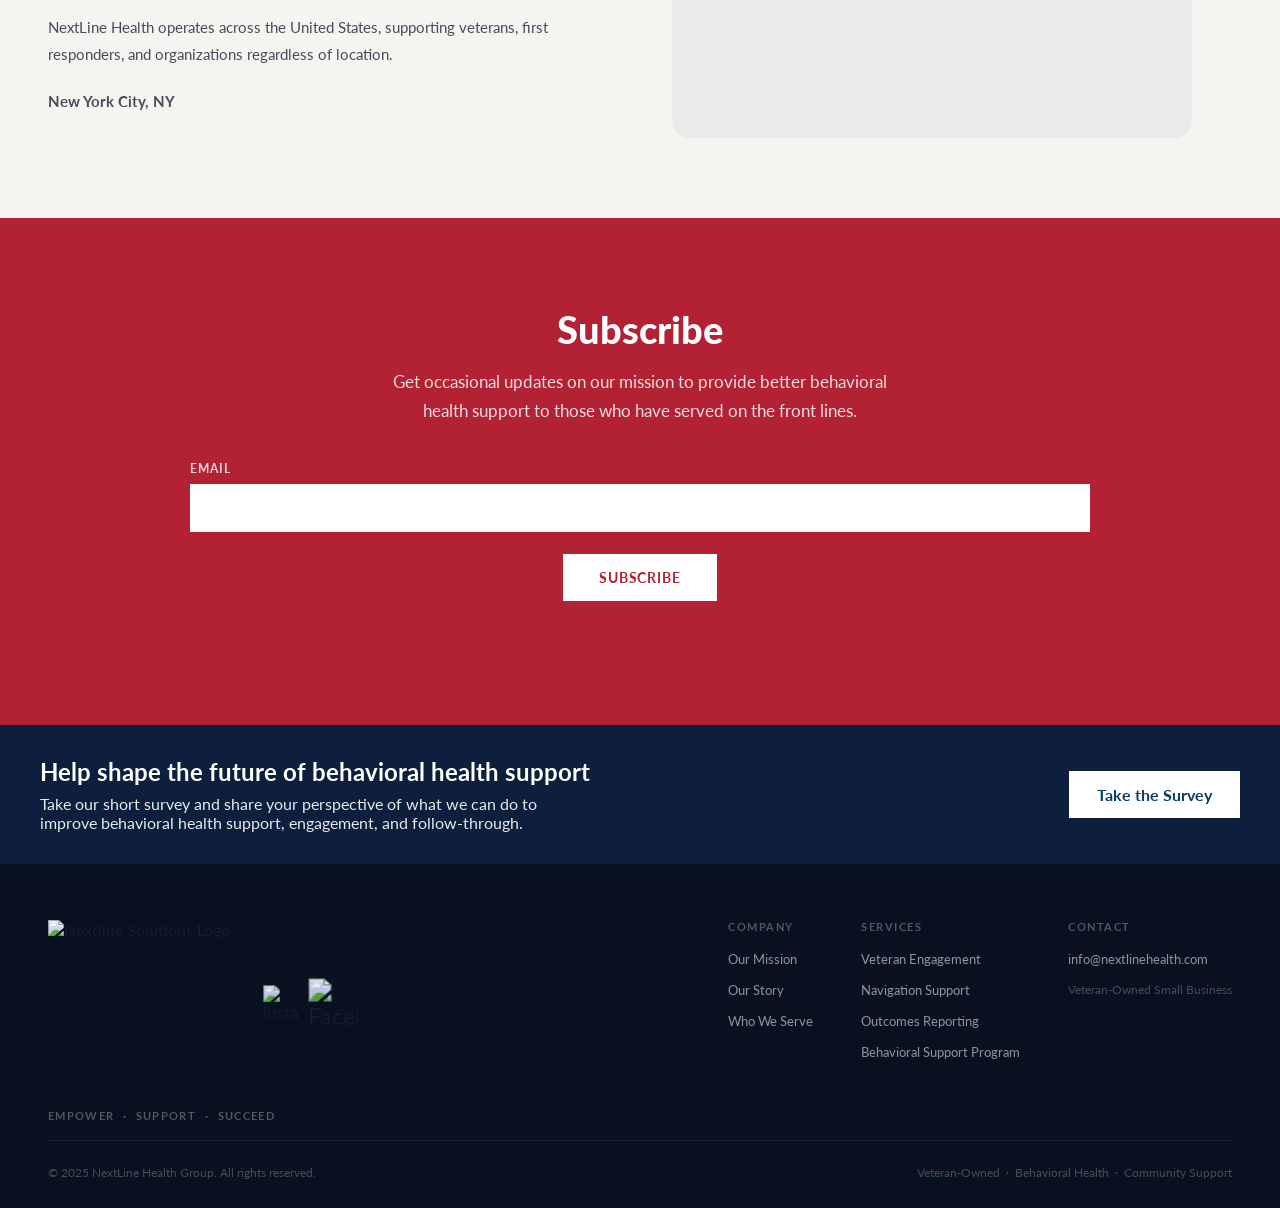
==== commit 31566617: "Update index.html" ====
--- a/index.html
+++ b/index.html
@@ -66,12 +66,13 @@
         <a href="our-story.html">Our Story</a>
         <a href="#partner">Partner With Us</a>
         <a href="#contact">Contact</a>
-        <div class="nav-dropdown">
-  <a href="resources.html" class="nav-dropbtn">
+<div class="nav-dropdown">
+  <button class="nav-dropbtn" type="button" onclick="toggleDropdown(event)">
     Resources
-  </a>
+  </button>
 
   <div class="dropdown-menu">
+    <a href="resources.html">All Resources</a>
     <a href="veteran-resources.html">For Veterans</a>
     <a href="first-responders-resources.html">For First Responders</a>
     <a href="community-resources.html">For Community</a>
@@ -130,25 +131,6 @@
           >
             Learn About Our Services
           </button>
-        </div>
-
-        <div class="hero-stats">
-          <div class="hero-stat">
-            <div class="num">22</div>
-            <div class="lbl">
-              Veterans lost to suicide every day in the U.S.
-            </div>
-          </div>
-          <div class="hero-stat">
-            <div class="num">40%</div>
-            <div class="lbl">of veterans don't seek help due to stigma</div>
-          </div>
-          <div class="hero-stat">
-            <div class="num">1 in 3</div>
-            <div class="lbl">
-              First responders experience PTSD or depression
-            </div>
-          </div>
         </div>
       </div>
     </section>
@@ -769,20 +751,18 @@
 }
 
 function toggleDropdown(event) {
-  if (window.innerWidth <= 900) {
-    event.preventDefault();
-    event.stopPropagation();
-
-    const currentDropdown = event.currentTarget.closest(".nav-dropdown");
-
-    document.querySelectorAll(".nav-dropdown").forEach(dropdown => {
-      if (dropdown !== currentDropdown) {
-        dropdown.classList.remove("active");
-      }
-    });
-
-    currentDropdown.classList.toggle("active");
-  }
+  event.preventDefault();
+  event.stopPropagation();
+
+  const currentDropdown = event.currentTarget.closest(".nav-dropdown");
+
+  document.querySelectorAll(".nav-dropdown").forEach(dropdown => {
+    if (dropdown !== currentDropdown) {
+      dropdown.classList.remove("active");
+    }
+  });
+
+  currentDropdown.classList.toggle("active");
 }
 </script>
   </body>
